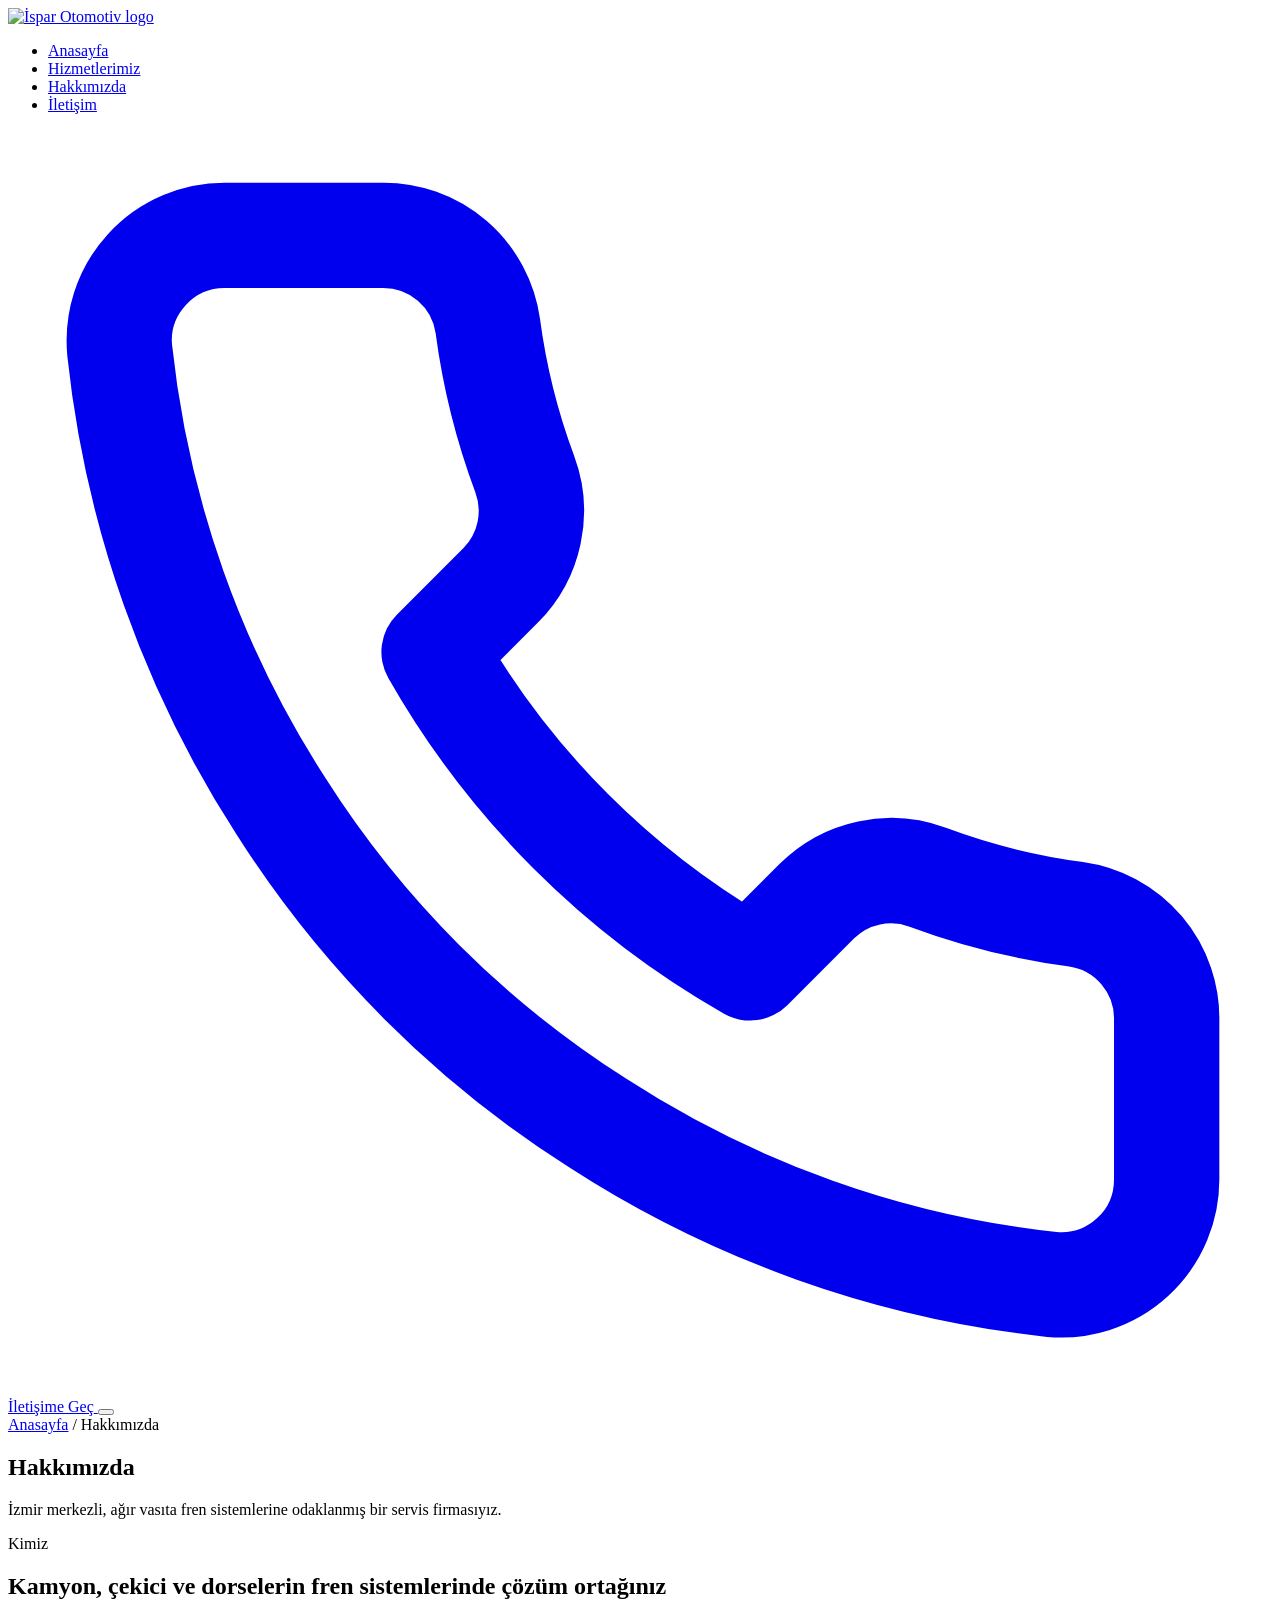
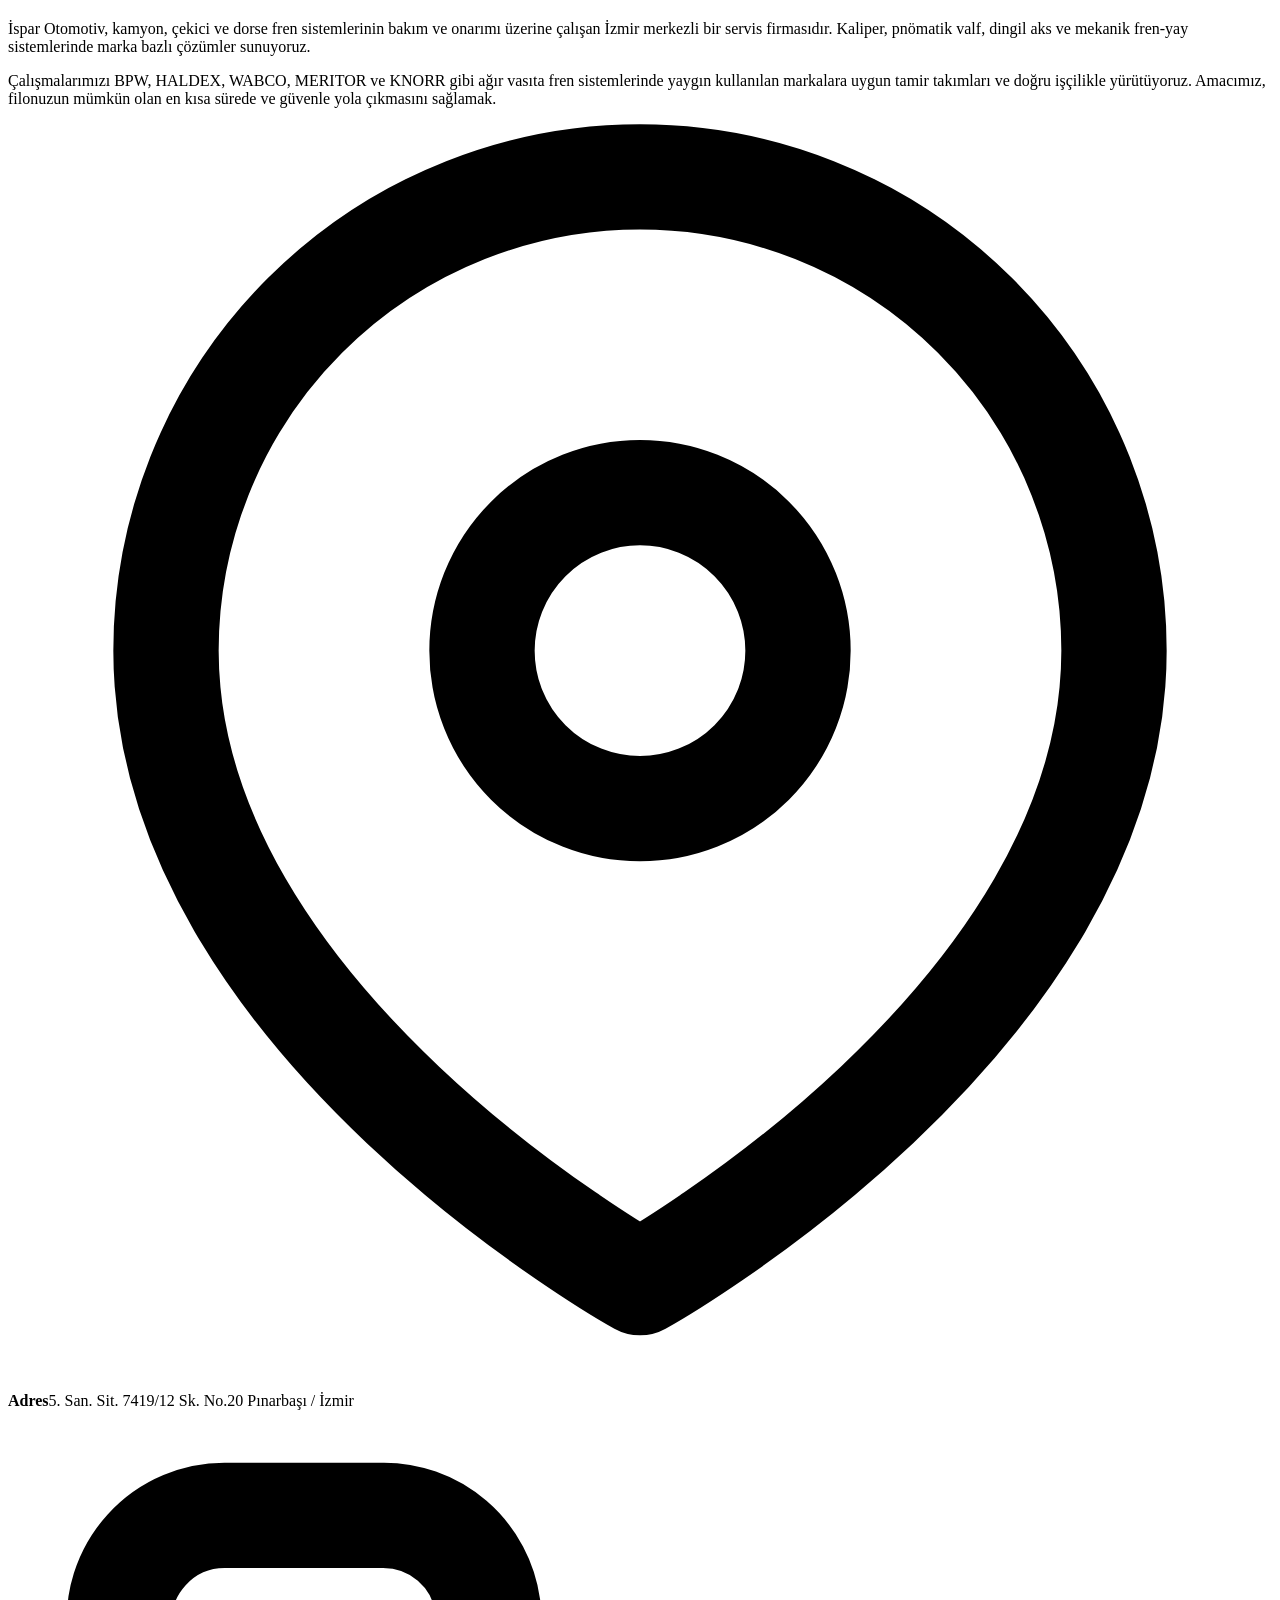
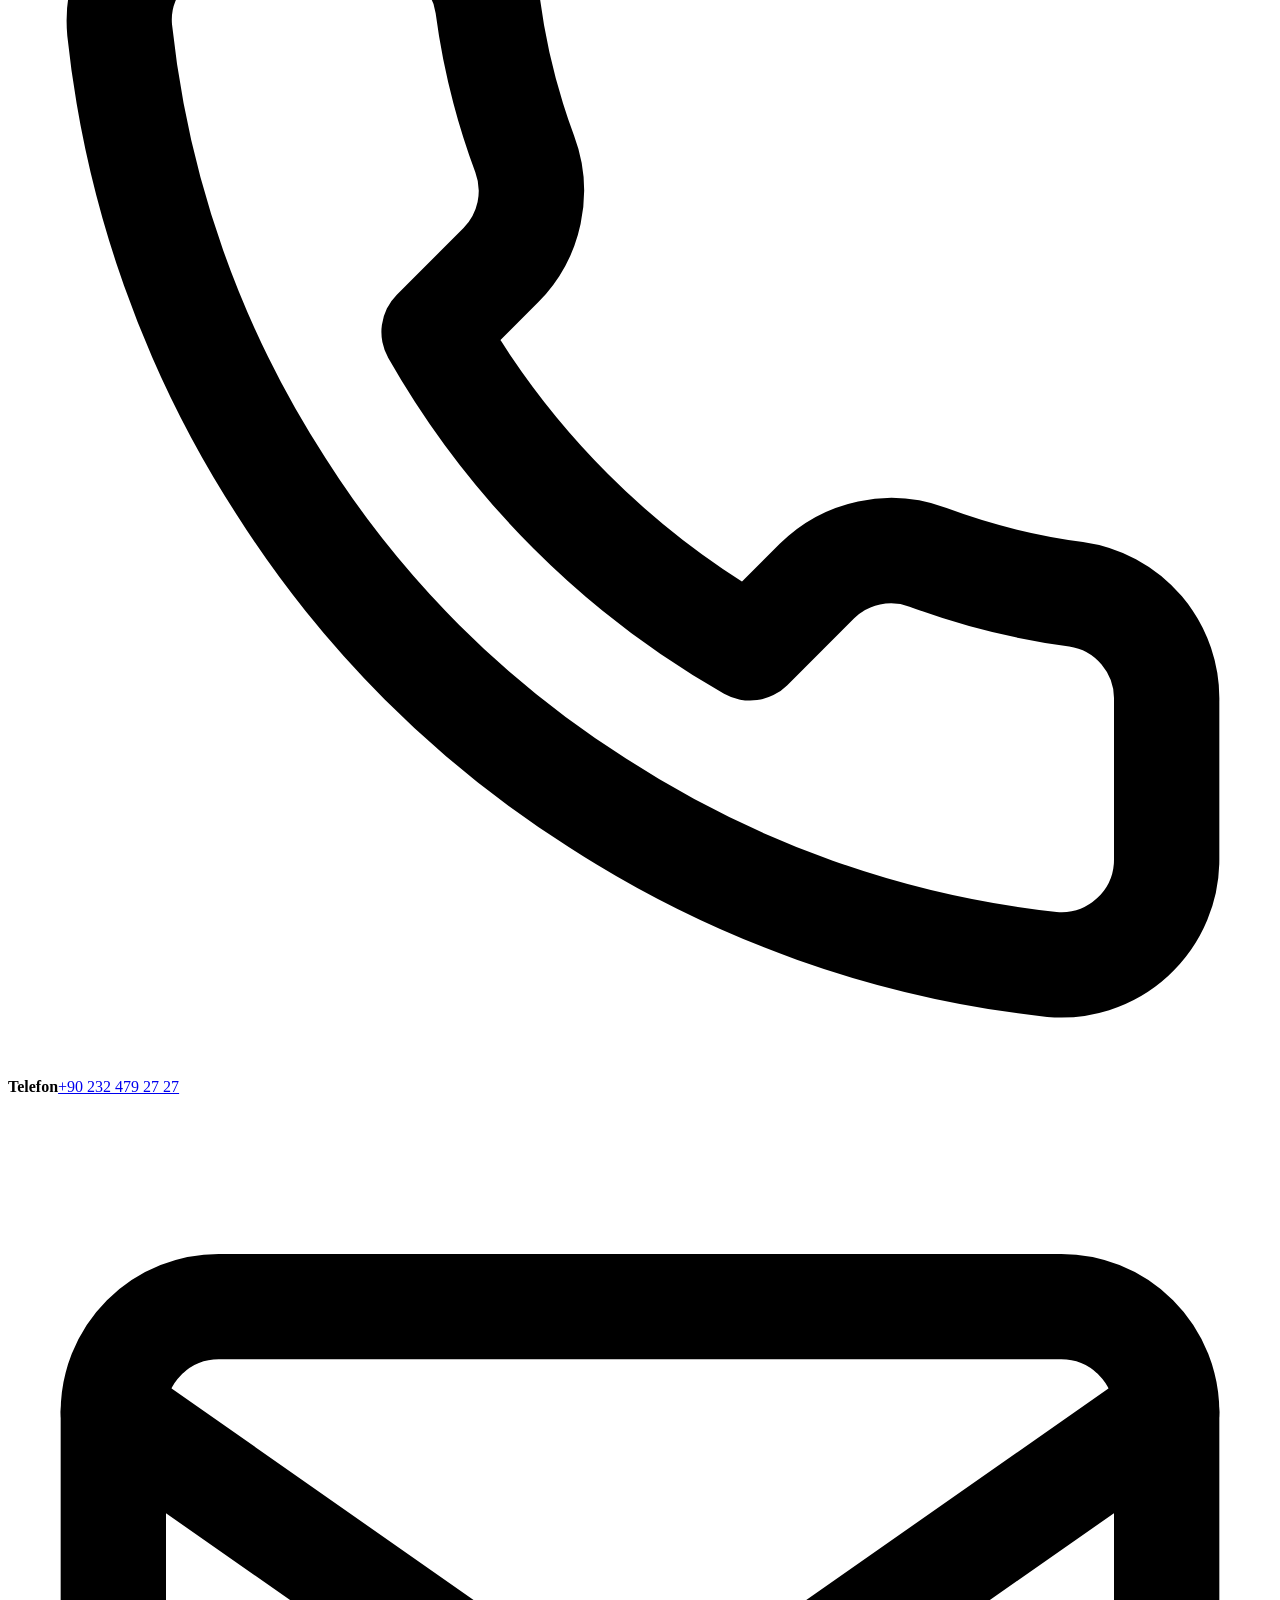
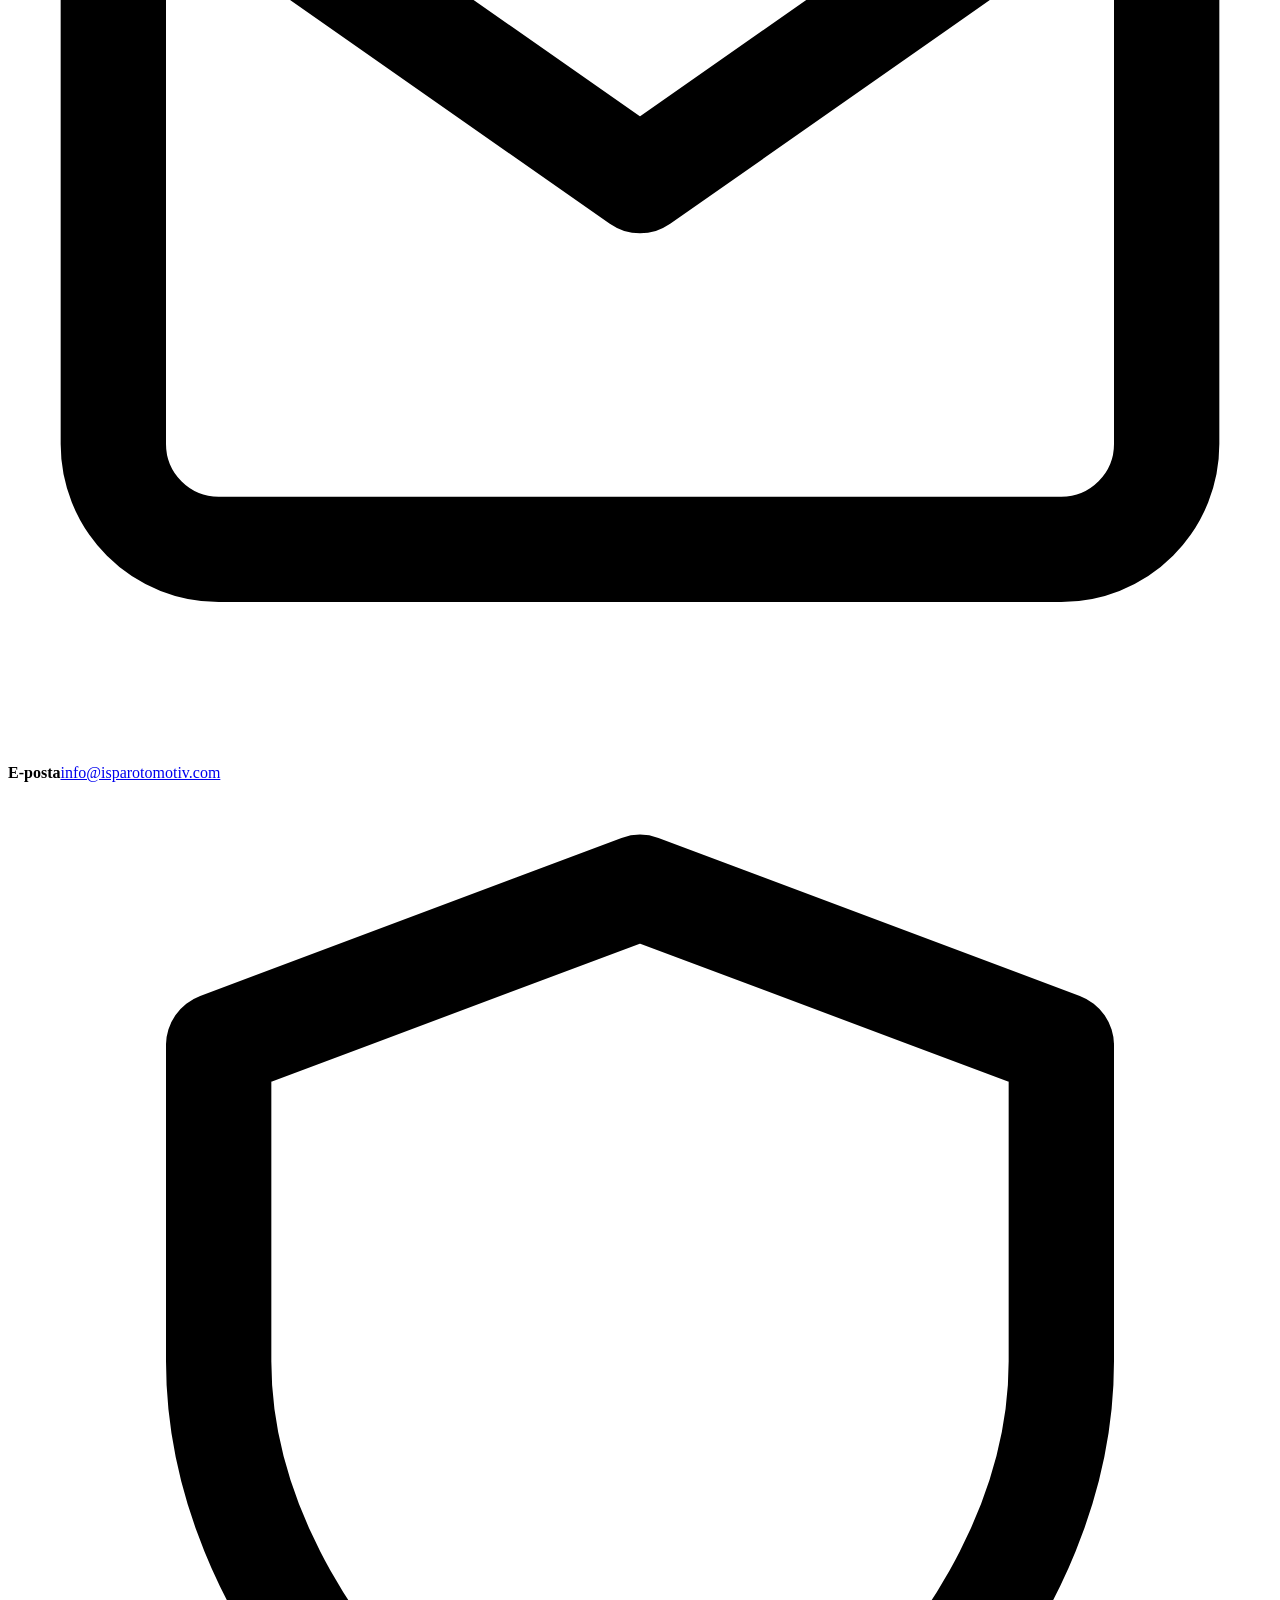
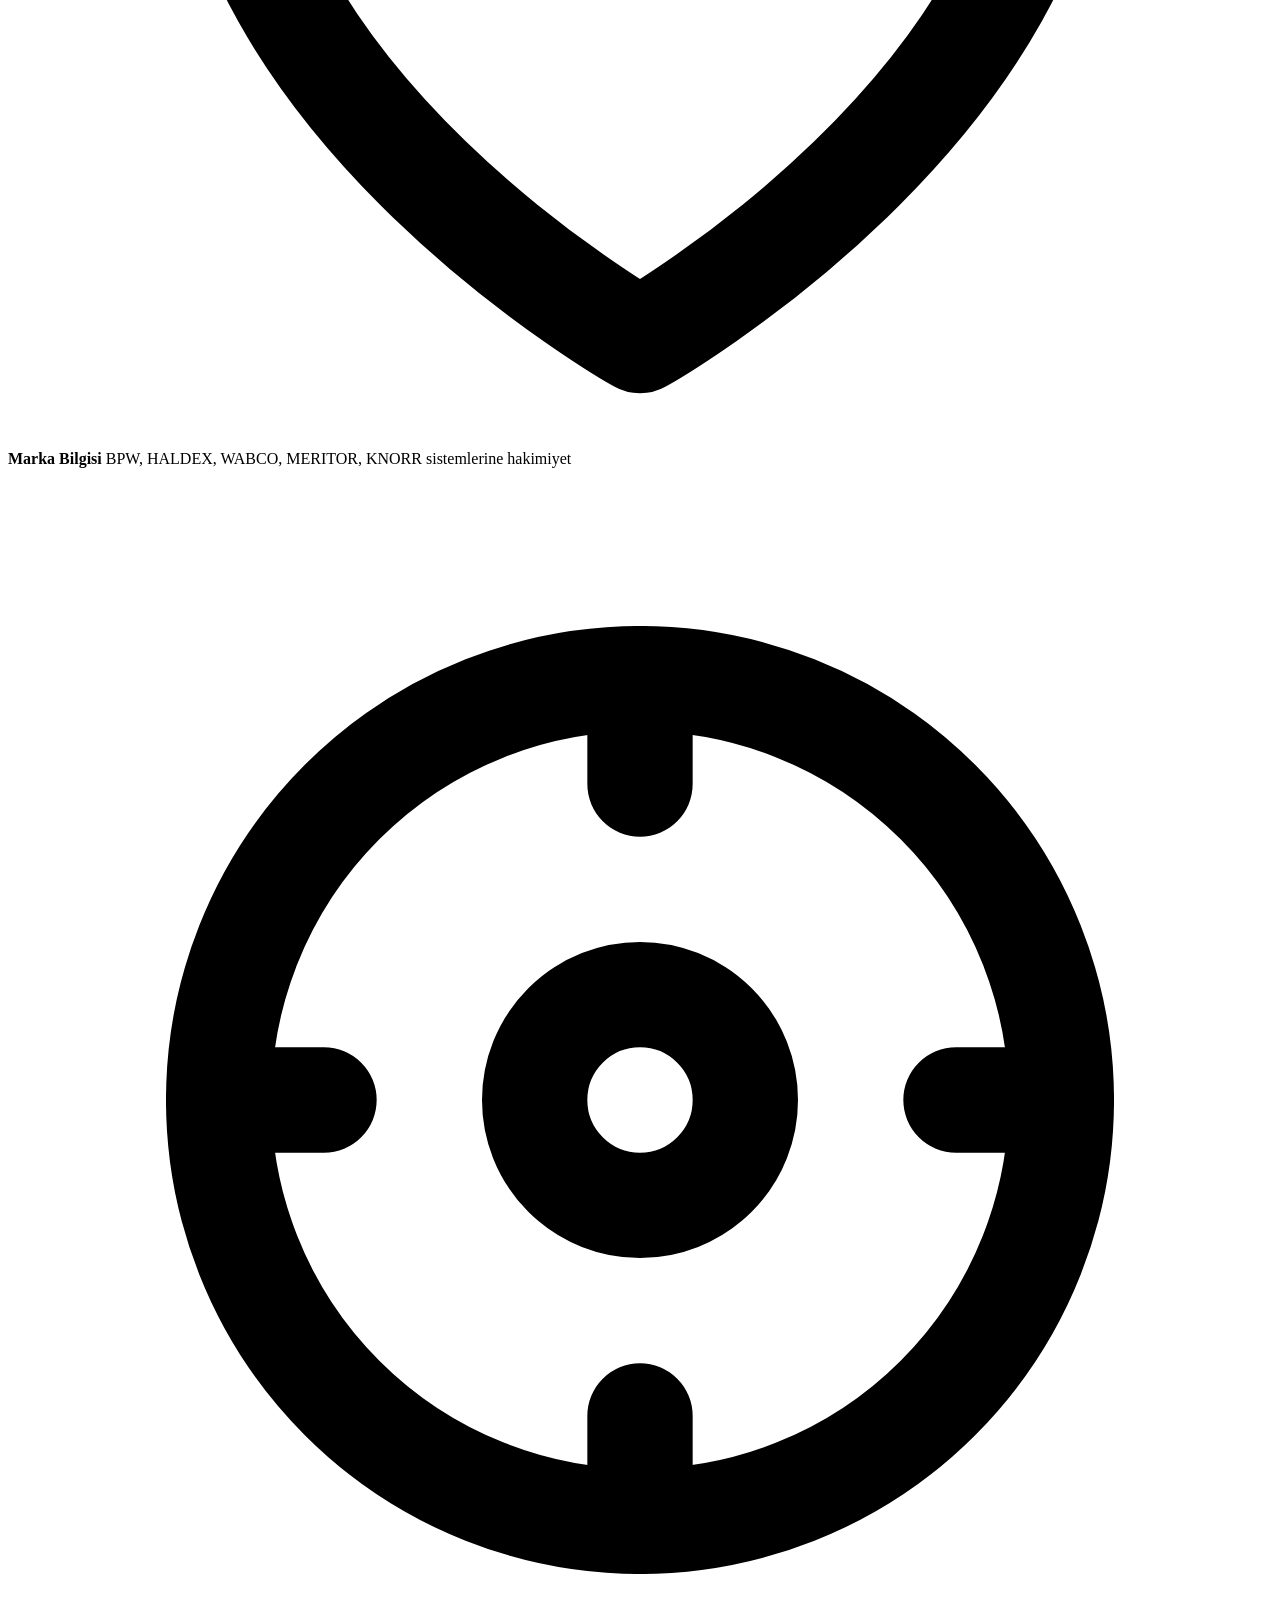
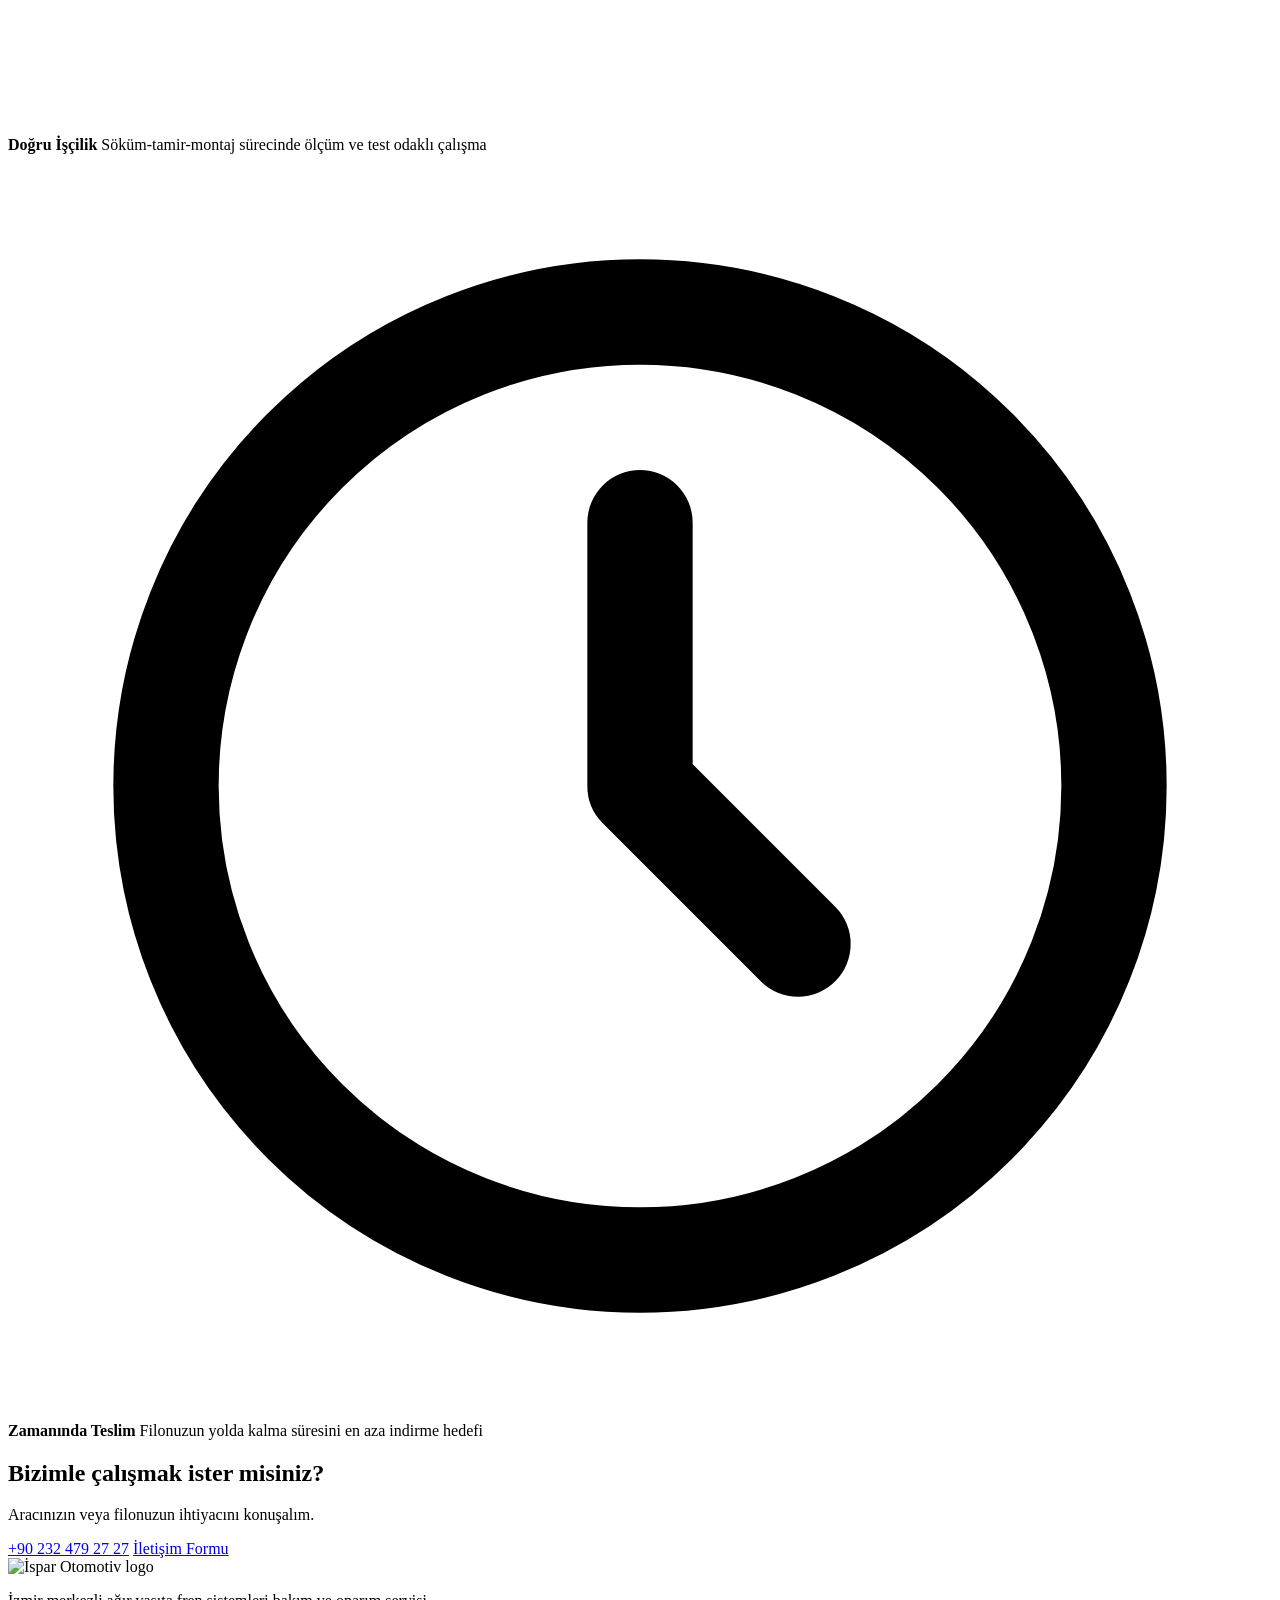
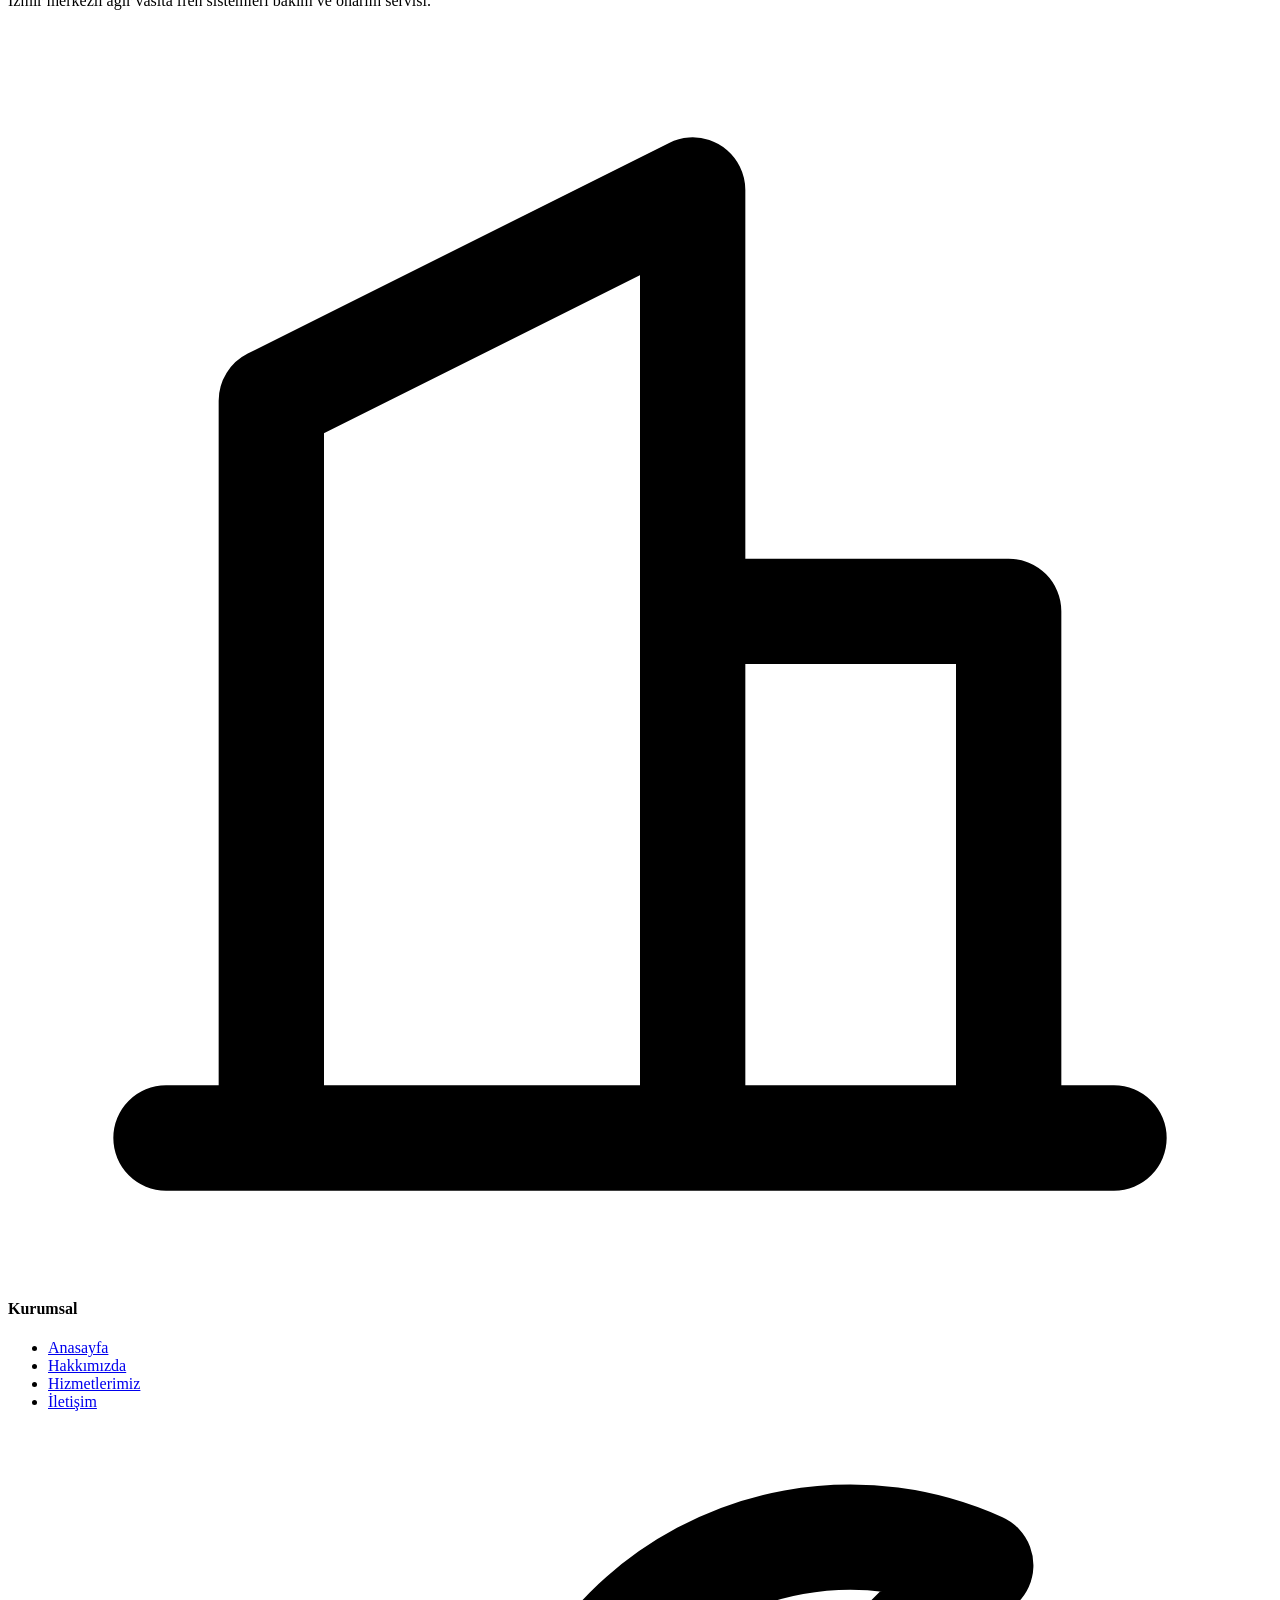
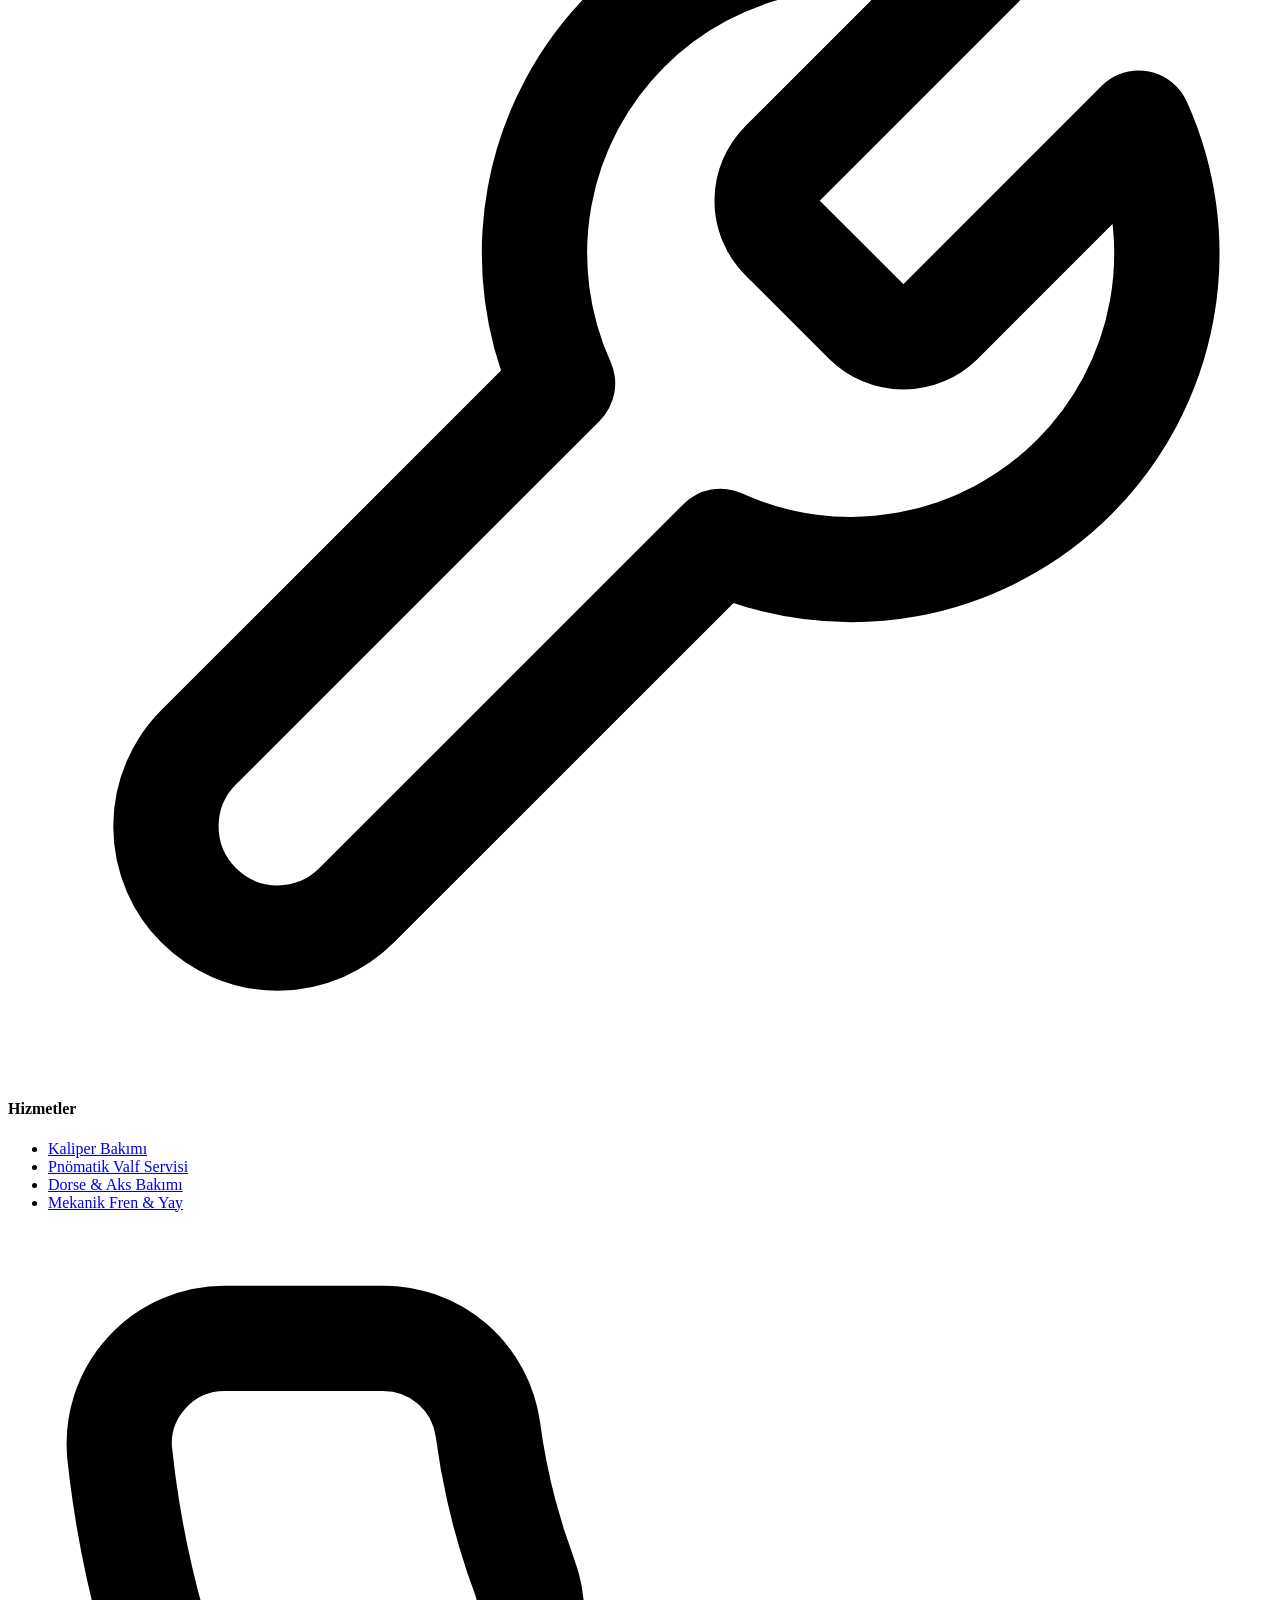
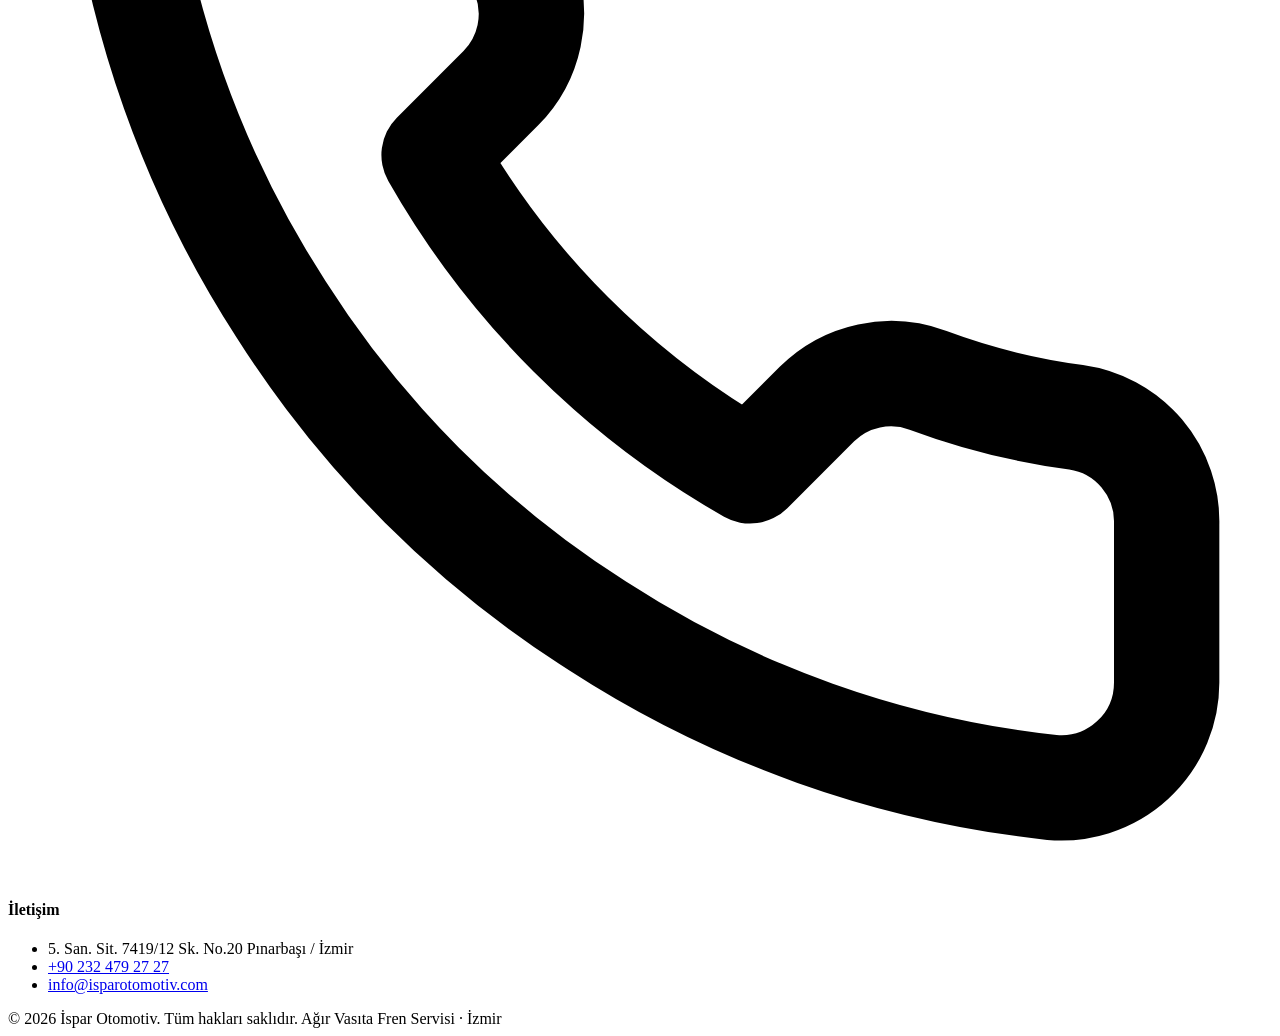
==== hakkimizda.html @ 24b8eb87 "Diger sayfalar, CSS, JS ve SEO dosyalarini ekle" ====
<!DOCTYPE html>
<html lang="tr">
<head>
<meta charset="UTF-8">
<meta name="viewport" content="width=device-width, initial-scale=1.0">
<title>Hakkımızda | İspar Otomotiv – Ağır Vasıta Fren Servisi</title>
<meta name="description" content="İspar Otomotiv, İzmir merkezli ağır vasıta fren sistemleri servisidir. BPW, HALDEX, WABCO, MERITOR, KNORR marka kaliper ve fren sistemlerinde bakım-onarım hizmeti verir.">
<link rel="canonical" href="https://www.isparotomotiv.com/hakkimizda.html">
<meta name="robots" content="index, follow">
<meta property="og:title" content="Hakkımızda | İspar Otomotiv">
<meta property="og:description" content="İzmir merkezli ağır vasıta fren sistemleri servisi.">
<meta property="og:url" content="https://www.isparotomotiv.com/hakkimizda.html">
<link rel="icon" href="assets/favicon.svg" type="image/svg+xml">
<link rel="apple-touch-icon" href="assets/logo.png">
<meta property="og:image" content="assets/og-image.png">
<link rel="stylesheet" href="assets/style.css">
<link rel="preconnect" href="https://fonts.googleapis.com">
<link rel="stylesheet" href="https://fonts.googleapis.com/css2?family=Inter:wght@500;600;700;800;900&display=swap">
</head>
<body>

<header class="site-header">
  <div class="container">
    <a href="index.html" class="brand" aria-label="İspar Otomotiv anasayfa">
      <img src="assets/logo.png" alt="İspar Otomotiv logo" class="brand-logo">
    </a>

    <nav class="main-nav" id="main-nav">
      <ul>
        <li><a href="index.html">Anasayfa</a></li>
        <li><a href="hizmetler.html">Hizmetlerimiz</a></li>
        <li><a href="hakkimizda.html" aria-current="page">Hakkımızda</a></li>
        <li><a href="iletisim.html">İletişim</a></li>
      </ul>
    </nav>

    <div class="header-right">
      <a href="tel:+902324792727" class="header-contact-btn" aria-label="Bizi hemen arayın">
        <svg viewBox="0 0 24 24" fill="none" stroke="currentColor" stroke-width="2" stroke-linecap="round" stroke-linejoin="round"><path d="M22 16.92v3a2 2 0 0 1-2.18 2 19.79 19.79 0 0 1-8.63-3.07 19.5 19.5 0 0 1-6-6 19.79 19.79 0 0 1-3.07-8.67A2 2 0 0 1 4.11 2h3a2 2 0 0 1 2 1.72c.127.96.362 1.903.7 2.81a2 2 0 0 1-.45 2.11L8.09 9.91a16 16 0 0 0 6 6l1.27-1.27a2 2 0 0 1 2.11-.45c.907.338 1.85.573 2.81.7A2 2 0 0 1 22 16.92z"/></svg>
        <span class="full">İletişime Geç</span>
      </a>
      <button class="nav-toggle" aria-label="Menüyü aç" aria-expanded="false" aria-controls="main-nav">
        <span></span><span></span><span></span>
      </button>
    </div>
  </div>
</header>

<main>
  <section class="page-hero">
    <div class="container">
      <div class="breadcrumb"><a href="index.html">Anasayfa</a> / Hakkımızda</div>
      <h1>Hakkımızda</h1>
      <p>İzmir merkezli, ağır vasıta fren sistemlerine odaklanmış bir servis firmasıyız.</p>
    </div>
  </section>

  <section class="section">
    <div class="container">
      <div class="grid grid--2" style="gap:56px; align-items:flex-start;">
        <div>
          <span class="eyebrow">Kimiz</span>
          <h2>Kamyon, çekici ve dorselerin fren sistemlerinde çözüm ortağınız</h2>
          <p>İspar Otomotiv, kamyon, çekici ve dorse fren sistemlerinin bakım ve onarımı üzerine çalışan İzmir merkezli bir servis firmasıdır. Kaliper, pnömatik valf, dingil aks ve mekanik fren-yay sistemlerinde marka bazlı çözümler sunuyoruz.</p>
          <p>Çalışmalarımızı BPW, HALDEX, WABCO, MERITOR ve KNORR gibi ağır vasıta fren sistemlerinde yaygın kullanılan markalara uygun tamir takımları ve doğru işçilikle yürütüyoruz. Amacımız, filonuzun mümkün olan en kısa sürede ve güvenle yola çıkmasını sağlamak.</p>
        </div>
        <div class="contact-info-card">
          <div class="contact-line">
            <div class="icon-tile"><svg viewBox="0 0 24 24" fill="none" stroke="currentColor" stroke-width="2" stroke-linecap="round" stroke-linejoin="round"><path d="M21 10c0 7-9 12-9 12S3 17 3 10a9 9 0 0 1 18 0z"/><circle cx="12" cy="10" r="3"/></svg></div>
            <div><b>Adres</b><span class="value">5. San. Sit. 7419/12 Sk. No.20 Pınarbaşı / İzmir</span></div>
          </div>
          <div class="contact-line">
            <div class="icon-tile"><svg viewBox="0 0 24 24" fill="none" stroke="currentColor" stroke-width="2" stroke-linecap="round" stroke-linejoin="round"><path d="M22 16.92v3a2 2 0 0 1-2.18 2 19.79 19.79 0 0 1-8.63-3.07 19.5 19.5 0 0 1-6-6 19.79 19.79 0 0 1-3.07-8.67A2 2 0 0 1 4.11 2h3a2 2 0 0 1 2 1.72c.127.96.362 1.903.7 2.81a2 2 0 0 1-.45 2.11L8.09 9.91a16 16 0 0 0 6 6l1.27-1.27a2 2 0 0 1 2.11-.45c.907.338 1.85.573 2.81.7A2 2 0 0 1 22 16.92z"/></svg></div>
            <div><b>Telefon</b><a href="tel:+902324792727">+90 232 479 27 27</a></div>
          </div>
          <div class="contact-line">
            <div class="icon-tile"><svg viewBox="0 0 24 24" fill="none" stroke="currentColor" stroke-width="2" stroke-linecap="round" stroke-linejoin="round"><path d="M22 6l-10 7L2 6"/><rect x="2" y="4" width="20" height="16" rx="2"/></svg></div>
            <div><b>E-posta</b><a href="mailto:info@isparotomotiv.com">info@isparotomotiv.com</a></div>
          </div>
        </div>
      </div>

      <div class="about-values">
        <div class="value-card">
          <div class="icon-tile"><svg viewBox="0 0 24 24" fill="none" stroke="currentColor" stroke-width="2" stroke-linecap="round" stroke-linejoin="round"><path d="M12 22s8-4.5 8-11V5l-8-3-8 3v6c0 6.5 8 11 8 11z"/></svg></div>
          <b>Marka Bilgisi</b>
          <span>BPW, HALDEX, WABCO, MERITOR, KNORR sistemlerine hakimiyet</span>
        </div>
        <div class="value-card">
          <div class="icon-tile"><svg viewBox="0 0 24 24" fill="none" stroke="currentColor" stroke-width="2" stroke-linecap="round" stroke-linejoin="round"><circle cx="12" cy="12" r="8"/><circle cx="12" cy="12" r="2"/><path d="M12 4v2M12 18v2M4 12h2M18 12h2"/></svg></div>
          <b>Doğru İşçilik</b>
          <span>Söküm-tamir-montaj sürecinde ölçüm ve test odaklı çalışma</span>
        </div>
        <div class="value-card">
          <div class="icon-tile"><svg viewBox="0 0 24 24" fill="none" stroke="currentColor" stroke-width="2" stroke-linecap="round" stroke-linejoin="round"><circle cx="12" cy="12" r="9"/><path d="M12 7v5l3 3"/></svg></div>
          <b>Zamanında Teslim</b>
          <span>Filonuzun yolda kalma süresini en aza indirme hedefi</span>
        </div>
      </div>
    </div>
  </section>

  <section class="section section--gray">
    <div class="container">
      <div class="cta-band">
        <div>
          <h2>Bizimle çalışmak ister misiniz?</h2>
          <p>Aracınızın veya filonuzun ihtiyacını konuşalım.</p>
        </div>
        <div class="hero-cta" style="margin-top:0;">
          <a href="tel:+902324792727" class="btn btn--primary">+90 232 479 27 27</a>
          <a href="iletisim.html" class="btn btn--outline">İletişim Formu</a>
        </div>
      </div>
    </div>
  </section>
</main>

<footer class="site-footer">
  <div class="container">
    <div class="footer-grid">
      <div class="footer-brand">
        <img src="assets/logo-white.png" alt="İspar Otomotiv logo" class="brand-logo">
        <p>İzmir merkezli ağır vasıta fren sistemleri bakım ve onarım servisi.</p>
      </div>
      <div>
        <h4><svg viewBox="0 0 24 24" fill="none" stroke="currentColor" stroke-width="2" stroke-linecap="round" stroke-linejoin="round"><path d="M3 21h18M5 21V7l8-4v18M13 21V11h6v10"/></svg>Kurumsal</h4>
        <ul>
          <li><a href="index.html">Anasayfa</a></li>
          <li><a href="hakkimizda.html">Hakkımızda</a></li>
          <li><a href="hizmetler.html">Hizmetlerimiz</a></li>
          <li><a href="iletisim.html">İletişim</a></li>
        </ul>
      </div>
      <div>
        <h4><svg viewBox="0 0 24 24" fill="none" stroke="currentColor" stroke-width="2" stroke-linecap="round" stroke-linejoin="round"><path d="M14.7 6.3a1 1 0 0 0 0 1.4l1.6 1.6a1 1 0 0 0 1.4 0l3.77-3.77a6 6 0 0 1-7.94 7.94l-6.91 6.91a2.12 2.12 0 0 1-3-3l6.91-6.91a6 6 0 0 1 7.94-7.94z"/></svg>Hizmetler</h4>
        <ul>
          <li><a href="hizmetler.html#kaliper">Kaliper Bakımı</a></li>
          <li><a href="hizmetler.html#valf">Pnömatik Valf Servisi</a></li>
          <li><a href="hizmetler.html#dorse">Dorse &amp; Aks Bakımı</a></li>
          <li><a href="hizmetler.html#mekanik">Mekanik Fren &amp; Yay</a></li>
        </ul>
      </div>
      <div>
        <h4><svg viewBox="0 0 24 24" fill="none" stroke="currentColor" stroke-width="2" stroke-linecap="round" stroke-linejoin="round"><path d="M22 16.92v3a2 2 0 0 1-2.18 2 19.79 19.79 0 0 1-8.63-3.07 19.5 19.5 0 0 1-6-6 19.79 19.79 0 0 1-3.07-8.67A2 2 0 0 1 4.11 2h3a2 2 0 0 1 2 1.72c.127.96.362 1.903.7 2.81a2 2 0 0 1-.45 2.11L8.09 9.91a16 16 0 0 0 6 6l1.27-1.27a2 2 0 0 1 2.11-.45c.907.338 1.85.573 2.81.7A2 2 0 0 1 22 16.92z"/></svg>İletişim</h4>
        <ul>
          <li>5. San. Sit. 7419/12 Sk. No.20 Pınarbaşı / İzmir</li>
          <li><a href="tel:+902324792727">+90 232 479 27 27</a></li>
          <li><a href="mailto:info@isparotomotiv.com">info@isparotomotiv.com</a></li>
        </ul>
      </div>
    </div>
    <div class="footer-bottom">
      <span>© <span id="year"></span> İspar Otomotiv. Tüm hakları saklıdır.</span>
      <span>Ağır Vasıta Fren Servisi · İzmir</span>
    </div>
  </div>
</footer>

<script>document.getElementById("year").textContent = new Date().getFullYear();</script>
<script src="assets/main.js"></script>
</body>
</html>
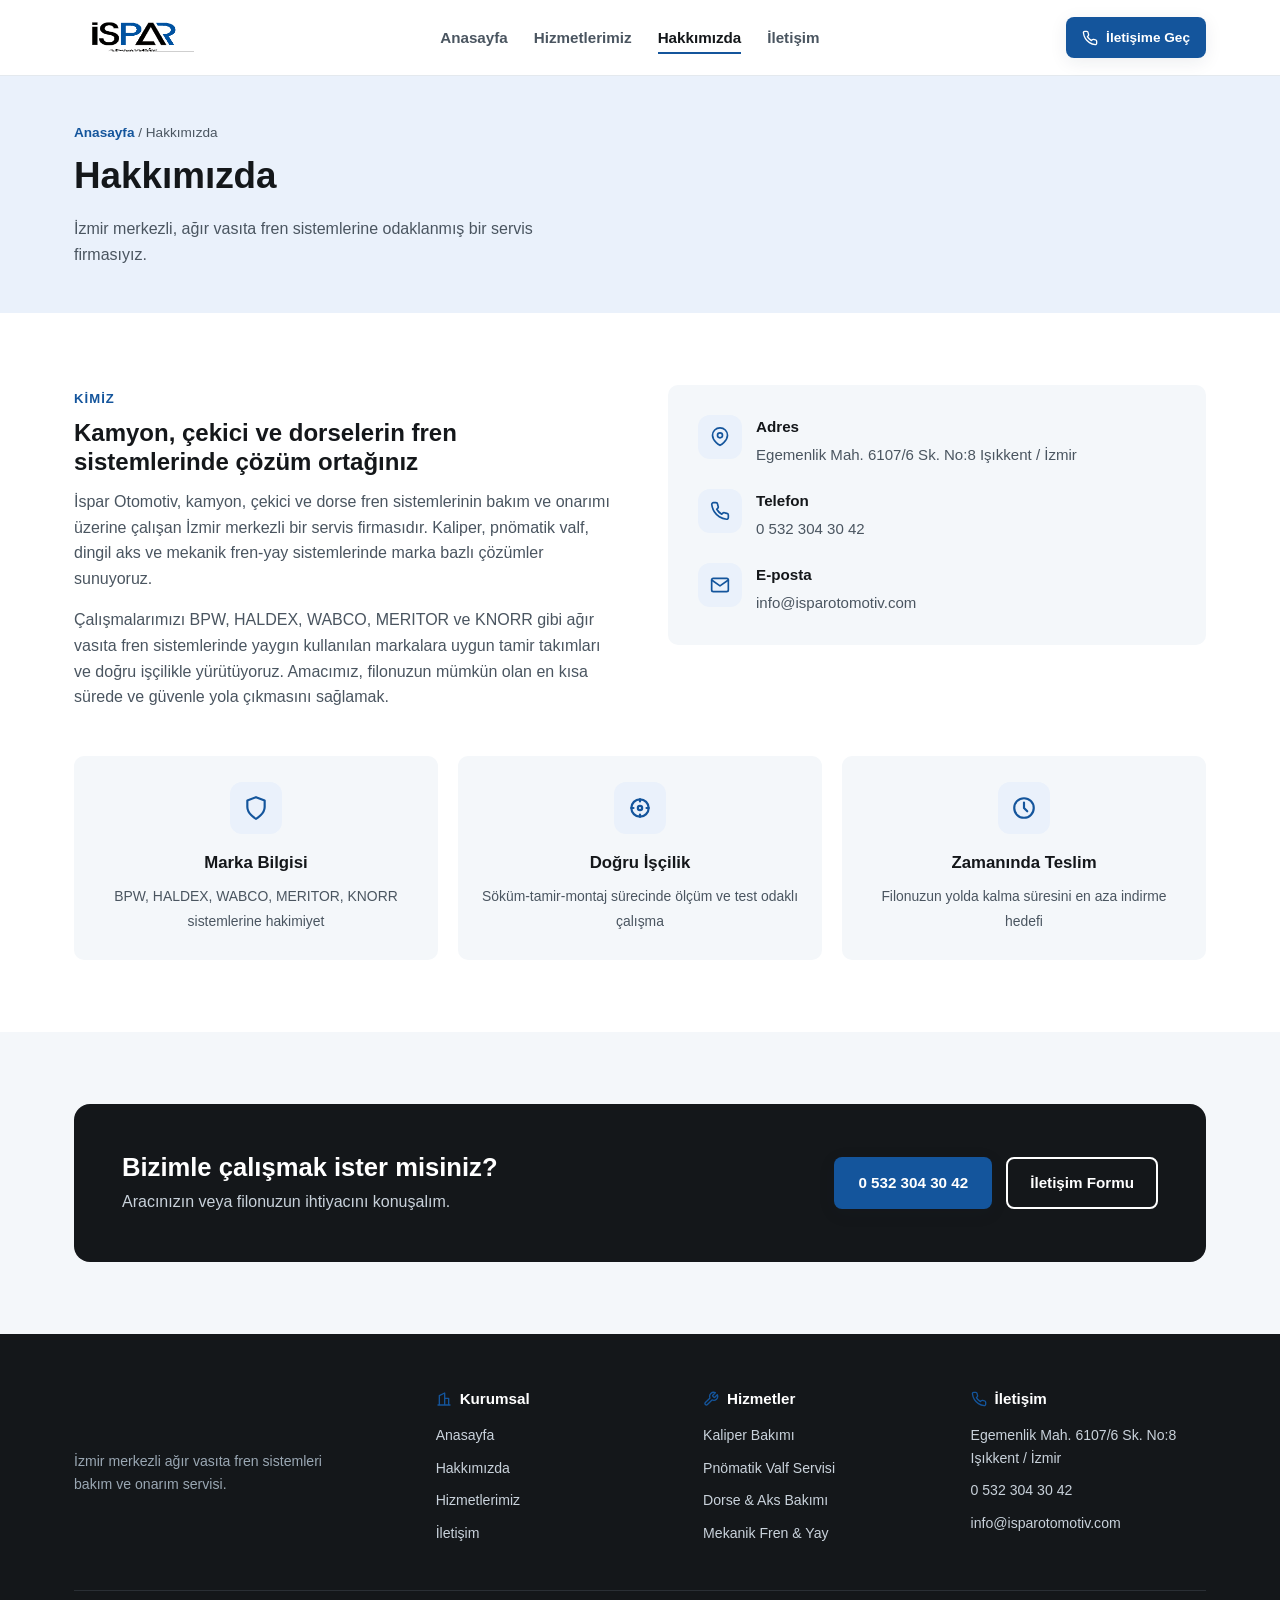
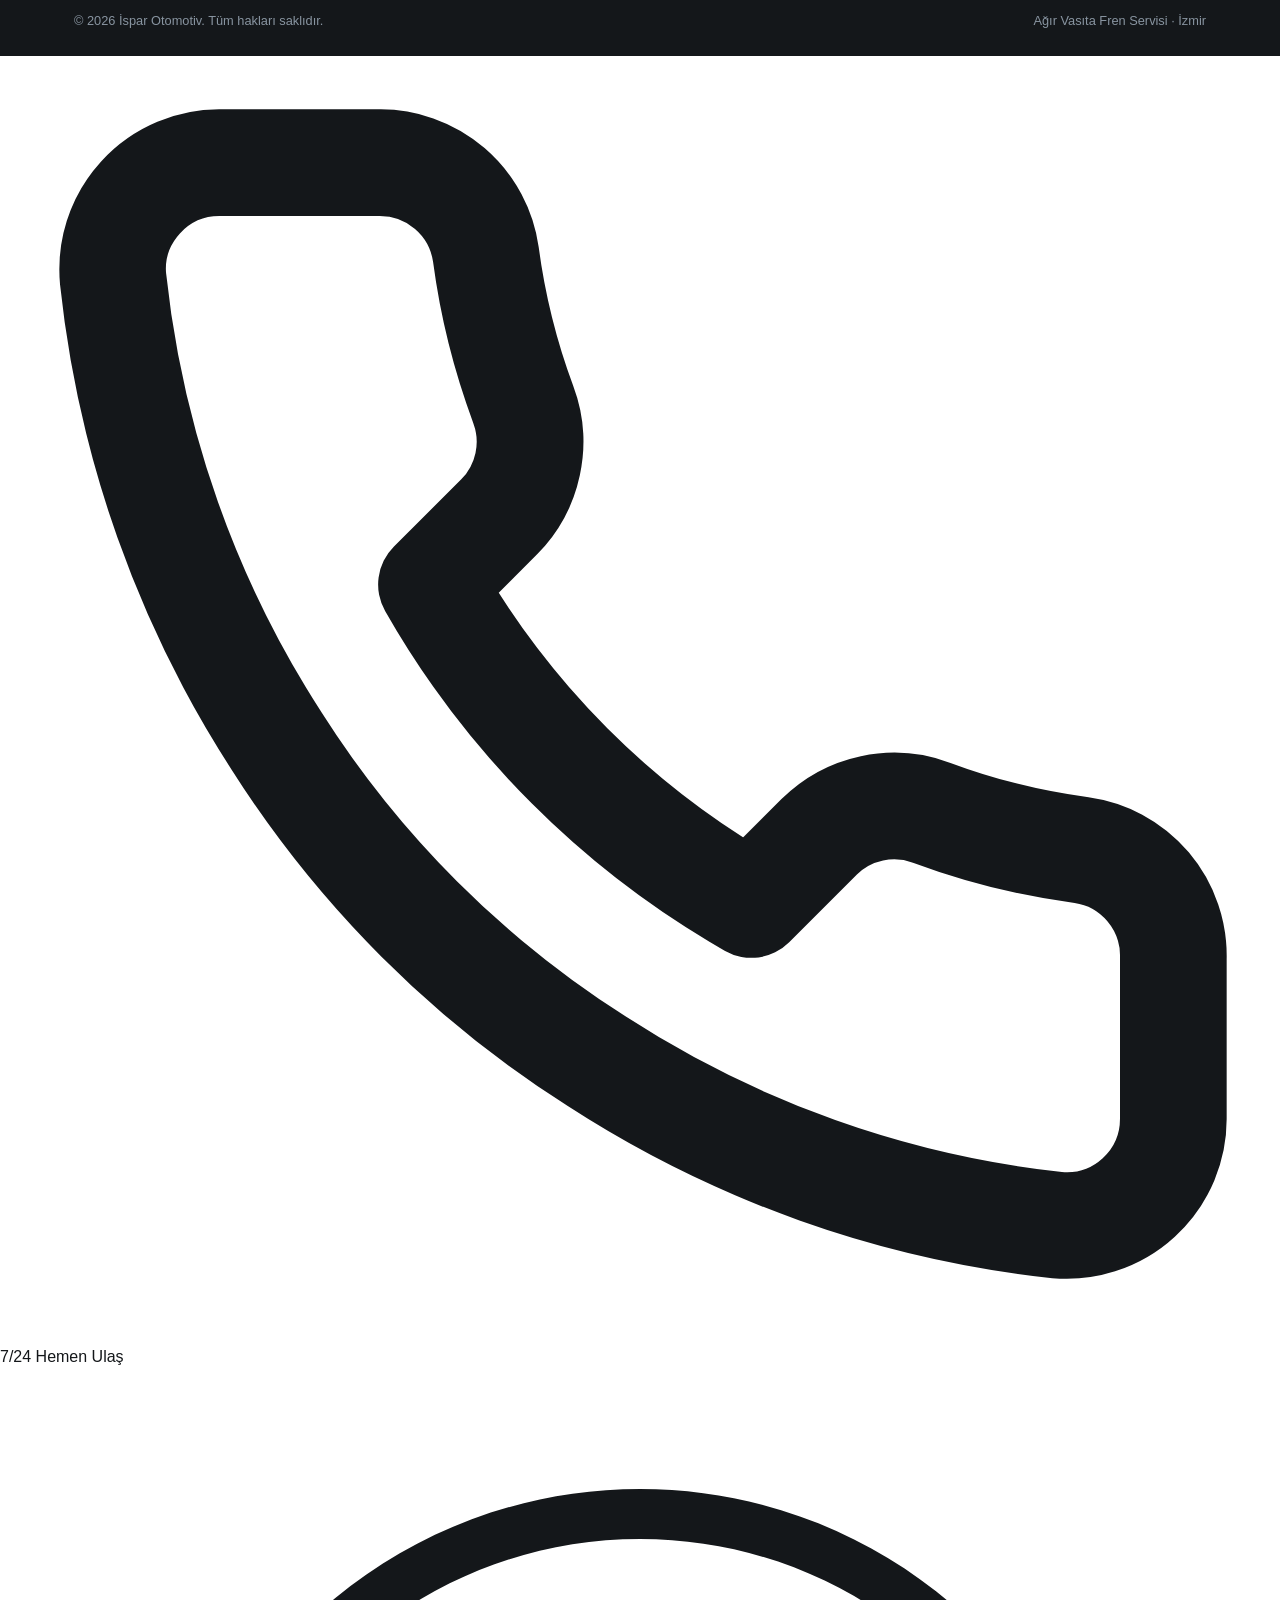
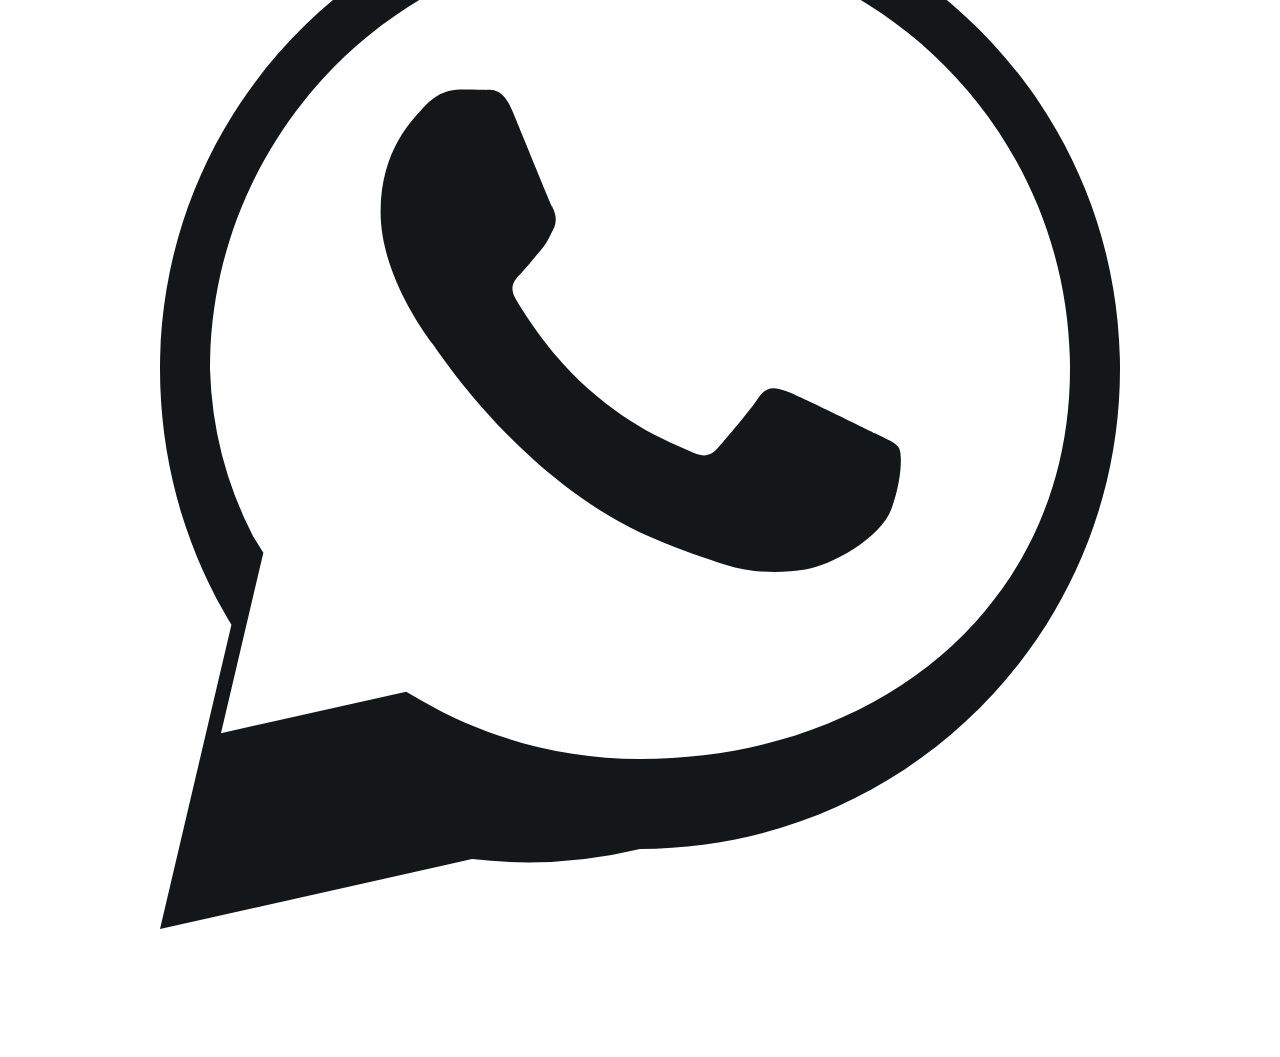
==== commit 39685d59: "Adres, telefon, sabit iletisim butonlari guncellendi (hakkimizda)" ====
--- a/hakkimizda.html
+++ b/hakkimizda.html
@@ -35,7 +35,7 @@
     </nav>
 
     <div class="header-right">
-      <a href="tel:+902324792727" class="header-contact-btn" aria-label="Bizi hemen arayın">
+      <a href="tel:+905323043042" class="header-contact-btn" aria-label="Bizi hemen arayın">
         <svg viewBox="0 0 24 24" fill="none" stroke="currentColor" stroke-width="2" stroke-linecap="round" stroke-linejoin="round"><path d="M22 16.92v3a2 2 0 0 1-2.18 2 19.79 19.79 0 0 1-8.63-3.07 19.5 19.5 0 0 1-6-6 19.79 19.79 0 0 1-3.07-8.67A2 2 0 0 1 4.11 2h3a2 2 0 0 1 2 1.72c.127.96.362 1.903.7 2.81a2 2 0 0 1-.45 2.11L8.09 9.91a16 16 0 0 0 6 6l1.27-1.27a2 2 0 0 1 2.11-.45c.907.338 1.85.573 2.81.7A2 2 0 0 1 22 16.92z"/></svg>
         <span class="full">İletişime Geç</span>
       </a>
@@ -67,11 +67,11 @@
         <div class="contact-info-card">
           <div class="contact-line">
             <div class="icon-tile"><svg viewBox="0 0 24 24" fill="none" stroke="currentColor" stroke-width="2" stroke-linecap="round" stroke-linejoin="round"><path d="M21 10c0 7-9 12-9 12S3 17 3 10a9 9 0 0 1 18 0z"/><circle cx="12" cy="10" r="3"/></svg></div>
-            <div><b>Adres</b><span class="value">5. San. Sit. 7419/12 Sk. No.20 Pınarbaşı / İzmir</span></div>
+            <div><b>Adres</b><span class="value">Egemenlik Mah. 6107/6 Sk. No:8 Işıkkent / İzmir</span></div>
           </div>
           <div class="contact-line">
             <div class="icon-tile"><svg viewBox="0 0 24 24" fill="none" stroke="currentColor" stroke-width="2" stroke-linecap="round" stroke-linejoin="round"><path d="M22 16.92v3a2 2 0 0 1-2.18 2 19.79 19.79 0 0 1-8.63-3.07 19.5 19.5 0 0 1-6-6 19.79 19.79 0 0 1-3.07-8.67A2 2 0 0 1 4.11 2h3a2 2 0 0 1 2 1.72c.127.96.362 1.903.7 2.81a2 2 0 0 1-.45 2.11L8.09 9.91a16 16 0 0 0 6 6l1.27-1.27a2 2 0 0 1 2.11-.45c.907.338 1.85.573 2.81.7A2 2 0 0 1 22 16.92z"/></svg></div>
-            <div><b>Telefon</b><a href="tel:+902324792727">+90 232 479 27 27</a></div>
+            <div><b>Telefon</b><a href="tel:+905323043042">0 532 304 30 42</a></div>
           </div>
           <div class="contact-line">
             <div class="icon-tile"><svg viewBox="0 0 24 24" fill="none" stroke="currentColor" stroke-width="2" stroke-linecap="round" stroke-linejoin="round"><path d="M22 6l-10 7L2 6"/><rect x="2" y="4" width="20" height="16" rx="2"/></svg></div>
@@ -108,7 +108,7 @@
           <p>Aracınızın veya filonuzun ihtiyacını konuşalım.</p>
         </div>
         <div class="hero-cta" style="margin-top:0;">
-          <a href="tel:+902324792727" class="btn btn--primary">+90 232 479 27 27</a>
+          <a href="tel:+905323043042" class="btn btn--primary">0 532 304 30 42</a>
           <a href="iletisim.html" class="btn btn--outline">İletişim Formu</a>
         </div>
       </div>
@@ -144,8 +144,8 @@
       <div>
         <h4><svg viewBox="0 0 24 24" fill="none" stroke="currentColor" stroke-width="2" stroke-linecap="round" stroke-linejoin="round"><path d="M22 16.92v3a2 2 0 0 1-2.18 2 19.79 19.79 0 0 1-8.63-3.07 19.5 19.5 0 0 1-6-6 19.79 19.79 0 0 1-3.07-8.67A2 2 0 0 1 4.11 2h3a2 2 0 0 1 2 1.72c.127.96.362 1.903.7 2.81a2 2 0 0 1-.45 2.11L8.09 9.91a16 16 0 0 0 6 6l1.27-1.27a2 2 0 0 1 2.11-.45c.907.338 1.85.573 2.81.7A2 2 0 0 1 22 16.92z"/></svg>İletişim</h4>
         <ul>
-          <li>5. San. Sit. 7419/12 Sk. No.20 Pınarbaşı / İzmir</li>
-          <li><a href="tel:+902324792727">+90 232 479 27 27</a></li>
+          <li>Egemenlik Mah. 6107/6 Sk. No:8 Işıkkent / İzmir</li>
+          <li><a href="tel:+905323043042">0 532 304 30 42</a></li>
           <li><a href="mailto:info@isparotomotiv.com">info@isparotomotiv.com</a></li>
         </ul>
       </div>
@@ -157,6 +157,17 @@
   </div>
 </footer>
 
+<!-- Sabit iletişim butonları: WhatsApp + 7/24 Hemen Ulaş -->
+<div class="floating-actions">
+  <a href="tel:+905323043042" class="fab fab--call" aria-label="7/24 hemen arayın">
+    <svg viewBox="0 0 24 24" fill="none" stroke="currentColor" stroke-width="2" stroke-linecap="round" stroke-linejoin="round"><path d="M22 16.92v3a2 2 0 0 1-2.18 2 19.79 19.79 0 0 1-8.63-3.07 19.5 19.5 0 0 1-6-6 19.79 19.79 0 0 1-3.07-8.67A2 2 0 0 1 4.11 2h3a2 2 0 0 1 2 1.72c.127.96.362 1.903.7 2.81a2 2 0 0 1-.45 2.11L8.09 9.91a16 16 0 0 0 6 6l1.27-1.27a2 2 0 0 1 2.11-.45c.907.338 1.85.573 2.81.7A2 2 0 0 1 22 16.92z"/></svg>
+    <span class="fab-label">7/24 Hemen Ulaş</span>
+  </a>
+  <a href="https://wa.me/905323043042?text=Merhaba%2C%20servis%20hakk%C4%B1nda%20bilgi%20almak%20istiyorum." class="fab fab--whatsapp" target="_blank" rel="noopener" aria-label="WhatsApp ile yazın">
+    <svg viewBox="0 0 32 32" fill="currentColor" aria-hidden="true"><path d="M16.001 3C9.373 3 4 8.373 4 15c0 2.34.653 4.527 1.786 6.393L4 29l7.8-1.748A11.93 11.93 0 0 0 16.001 27C22.628 27 28 21.627 28 15S22.628 3 16.001 3zm0 21.75c-1.98 0-3.85-.53-5.457-1.457l-.39-.226-4.63 1.037 1.06-4.51-.254-.406A9.71 9.71 0 0 1 5.25 15c0-5.928 4.822-10.75 10.751-10.75S26.75 9.072 26.75 15 21.929 24.75 16.001 24.75zm5.86-8.146c-.32-.16-1.89-.933-2.183-1.04-.293-.107-.507-.16-.72.16-.213.32-.827 1.04-1.014 1.253-.187.213-.373.24-.693.08-.32-.16-1.352-.498-2.575-1.588-.952-.849-1.595-1.898-1.782-2.218-.187-.32-.02-.493.14-.653.144-.143.32-.373.48-.56.16-.187.213-.32.32-.533.107-.213.053-.4-.027-.56-.08-.16-.72-1.733-.986-2.373-.26-.626-.524-.541-.72-.551-.187-.009-.4-.011-.613-.011s-.56.08-.853.4c-.293.32-1.12 1.093-1.12 2.666s1.147 3.093 1.307 3.306c.16.213 2.257 3.445 5.468 4.831.764.33 1.36.527 1.825.674.767.244 1.465.21 2.017.127.615-.092 1.89-.773 2.156-1.519.267-.746.267-1.386.187-1.52-.08-.133-.293-.213-.613-.373z"/></svg>
+  </a>
+</div>
+
 <script>document.getElementById("year").textContent = new Date().getFullYear();</script>
 <script src="assets/main.js"></script>
 </body>
--- a/assets/style.css
+++ b/assets/style.css
@@ -0,0 +1,634 @@
+/* ==========================================================================
+   İspar Otomotiv – Ağır Vasıta Fren Servisi
+   Tema: Aydınlık (beyaz zemin) — Mavi / Beyaz / Siyah kurumsal renk paleti
+   ========================================================================== */
+
+:root {
+  --blue: #14559c;
+  --blue-dark: #0c3c73;
+  --blue-light: #eaf1fb;
+  --black: #14171a;
+  --gray-700: #4a5560;
+  --gray-400: #8894a0;
+  --gray-200: #e4e9ee;
+  --gray-100: #f4f7fa;
+  --white: #ffffff;
+  --radius: 10px;
+  --shadow: 0 4px 18px rgba(20, 40, 70, 0.08);
+  --shadow-lg: 0 12px 32px rgba(20, 40, 70, 0.14);
+  --max-width: 1180px;
+  --header-h: 76px;
+}
+
+* { box-sizing: border-box; }
+html { scroll-behavior: smooth; scroll-padding-top: calc(var(--header-h) + 12px); }
+
+body {
+  margin: 0;
+  font-family: "Inter", -apple-system, BlinkMacSystemFont, "Segoe UI", Roboto, Arial, sans-serif;
+  color: var(--black);
+  background: var(--white);
+  line-height: 1.6;
+  -webkit-font-smoothing: antialiased;
+}
+
+img { max-width: 100%; display: block; }
+a { color: inherit; text-decoration: none; }
+ul { list-style: none; margin: 0; padding: 0; }
+h1, h2, h3, h4 { line-height: 1.2; margin: 0 0 .5em; font-weight: 800; }
+p { margin: 0 0 1em; color: var(--gray-700); }
+
+.container {
+  width: 100%;
+  max-width: var(--max-width);
+  margin: 0 auto;
+  padding: 0 24px;
+}
+
+.eyebrow {
+  display: inline-block;
+  color: var(--blue);
+  font-weight: 700;
+  font-size: .82rem;
+  letter-spacing: .08em;
+  text-transform: uppercase;
+  margin-bottom: 10px;
+}
+
+.section { padding: 72px 0; }
+.section--gray { background: var(--gray-100); }
+.section-head { max-width: 640px; margin: 0 0 40px; }
+.section-head.center { margin-left: auto; margin-right: auto; text-align: center; }
+.section-head h2 { font-size: clamp(1.6rem, 2.6vw, 2.1rem); }
+
+/* ---------- Buttons ---------- */
+.btn {
+  display: inline-flex;
+  align-items: center;
+  gap: 8px;
+  padding: 12px 22px;
+  border-radius: 8px;
+  font-weight: 700;
+  font-size: .95rem;
+  border: 2px solid transparent;
+  cursor: pointer;
+  transition: transform .15s ease, box-shadow .15s ease, background .15s ease, color .15s ease;
+  white-space: nowrap;
+}
+.btn:hover { transform: translateY(-1px); }
+.btn--primary { background: var(--blue); color: var(--white); box-shadow: var(--shadow); }
+.btn--primary:hover { background: var(--blue-dark); }
+.btn--outline { background: transparent; border-color: var(--black); color: var(--black); }
+.btn--outline:hover { background: var(--black); color: var(--white); }
+.btn--ghost { background: var(--white); border-color: var(--gray-200); color: var(--black); }
+.btn--sm { padding: 9px 16px; font-size: .85rem; }
+.btn--block { width: 100%; justify-content: center; }
+
+/* ---------- Header ---------- */
+.site-header {
+  position: sticky;
+  top: 0;
+  z-index: 100;
+  height: var(--header-h);
+  display: flex;
+  align-items: center;
+  background: rgba(255,255,255,.92);
+  backdrop-filter: saturate(180%) blur(8px);
+  border-bottom: 1px solid var(--gray-200);
+}
+.site-header .container {
+  display: flex;
+  align-items: center;
+  justify-content: space-between;
+  gap: 20px;
+}
+
+/* Contact button pinned at the top-right of the header */
+.header-right {
+  display: flex;
+  align-items: center;
+  gap: 18px;
+}
+.header-contact-btn {
+  background: var(--blue);
+  color: var(--white);
+  padding: 10px 16px;
+  border-radius: 8px;
+  font-weight: 700;
+  font-size: .85rem;
+  display: inline-flex;
+  align-items: center;
+  gap: 8px;
+  box-shadow: var(--shadow);
+}
+.header-contact-btn:hover { background: var(--blue-dark); }
+.header-contact-btn svg { width: 16px; height: 16px; flex-shrink: 0; }
+
+.brand { display: flex; align-items: center; gap: 10px; }
+.brand-logo { height: 42px; width: auto; }
+.brand-word {
+  font-family: "Inter", sans-serif;
+  font-weight: 900;
+  font-size: 1.5rem;
+  letter-spacing: -.01em;
+  line-height: 1;
+  display: flex;
+  flex-direction: column;
+}
+.brand-word .mark span { }
+.brand-word .c-black { color: var(--black); }
+.brand-word .c-blue { color: var(--blue); }
+.brand-word .sub {
+  font-size: .58rem;
+  font-weight: 800;
+  letter-spacing: .18em;
+  color: var(--black);
+  margin-top: 3px;
+  display: flex;
+  align-items: center;
+  gap: 6px;
+}
+.brand-word .sub::before,
+.brand-word .sub::after {
+  content: "";
+  height: 2px;
+  width: 14px;
+  background: var(--blue);
+  display: inline-block;
+}
+
+.main-nav { display: flex; align-items: center; gap: 30px; }
+.main-nav ul { display: flex; gap: 26px; }
+.main-nav a {
+  font-weight: 600;
+  font-size: .95rem;
+  color: var(--gray-700);
+  padding: 6px 0;
+  border-bottom: 2px solid transparent;
+}
+.main-nav a:hover,
+.main-nav a[aria-current="page"] { color: var(--black); border-color: var(--blue); }
+
+.nav-toggle {
+  display: none;
+  background: none;
+  border: none;
+  cursor: pointer;
+  padding: 6px;
+}
+.nav-toggle span {
+  display: block;
+  width: 24px;
+  height: 2px;
+  background: var(--black);
+  margin: 5px 0;
+  transition: transform .2s ease, opacity .2s ease;
+}
+
+/* ---------- Hero ---------- */
+.hero {
+  position: relative;
+  padding: 68px 0 84px;
+  background: linear-gradient(180deg, var(--blue-light) 0%, #ffffff 100%);
+  overflow: hidden;
+}
+.hero .container {
+  display: grid;
+  grid-template-columns: 1.1fr .9fr;
+  gap: 48px;
+  align-items: center;
+}
+.hero h1 { font-size: clamp(2rem, 4vw, 2.9rem); color: var(--black); }
+.hero h1 .hl { color: var(--blue); }
+.hero p.lead { font-size: 1.08rem; max-width: 46ch; }
+.hero-cta { display: flex; gap: 14px; flex-wrap: wrap; margin-top: 26px; }
+.hero-badges {
+  display: flex;
+  gap: 22px;
+  margin-top: 40px;
+  flex-wrap: wrap;
+}
+.hero-badges .stat b { display: block; font-size: 1.5rem; color: var(--blue); }
+.hero-badges .stat span { font-size: .82rem; color: var(--gray-700); }
+
+/* ---------- Modern stat strip (hero) ---------- */
+.stat-strip {
+  display: flex;
+  gap: 14px;
+  margin-top: 36px;
+  flex-wrap: wrap;
+}
+.stat-pill {
+  display: flex;
+  align-items: center;
+  gap: 14px;
+  background: var(--white);
+  border: 1px solid var(--gray-200);
+  border-radius: 14px;
+  padding: 14px 20px;
+  box-shadow: var(--shadow);
+  flex: 1 1 190px;
+  transition: transform .2s ease, box-shadow .2s ease, border-color .2s ease;
+}
+.stat-pill:hover { transform: translateY(-3px); box-shadow: var(--shadow-lg); border-color: var(--blue); }
+.stat-strip--single .stat-pill { flex: 0 0 auto; }
+.stat-pill .icon-tile { margin-bottom: 0; width: 46px; height: 46px; flex-shrink: 0; }
+.stat-pill .icon-tile svg { width: 22px; height: 22px; }
+.stat-pill b { display: block; font-size: 1.35rem; color: var(--black); line-height: 1.1; }
+.stat-pill span { font-size: .78rem; color: var(--gray-700); font-weight: 600; }
+
+.hero-art {
+  background: var(--white);
+  border: 1px solid var(--gray-200);
+  border-radius: 16px;
+  box-shadow: var(--shadow-lg);
+  padding: 28px;
+}
+.hero-art .brands-title {
+  font-size: .78rem;
+  font-weight: 700;
+  text-transform: uppercase;
+  letter-spacing: .06em;
+  color: var(--gray-400);
+  margin-bottom: 16px;
+}
+.brand-grid {
+  display: grid;
+  grid-template-columns: repeat(3, 1fr);
+  gap: 12px;
+  margin-bottom: 20px;
+}
+.brand-chip {
+  border: 1px solid var(--gray-200);
+  border-radius: 8px;
+  padding: 14px 8px;
+  text-align: center;
+  font-weight: 800;
+  font-size: .82rem;
+  color: var(--black);
+  background: var(--gray-100);
+}
+
+/* ---------- Brand wall (real kaliper brand logos) ---------- */
+.brand-wall {
+  padding: 52px 0;
+  background: var(--white);
+  border-top: 1px solid var(--gray-200);
+  border-bottom: 1px solid var(--gray-200);
+}
+.brand-wall-head {
+  text-align: center;
+  margin-bottom: 36px;
+}
+.brand-wall-head .eyebrow { margin-bottom: 6px; }
+.brand-wall-head h2 { font-size: 1.3rem; margin-bottom: 4px; }
+.brand-wall-head p { font-size: .92rem; margin-bottom: 0; }
+
+.brand-row {
+  display: flex;
+  align-items: center;
+  justify-content: center;
+  gap: 20px;
+  flex-wrap: wrap;
+}
+.brand-item {
+  display: flex;
+  align-items: center;
+  justify-content: center;
+  height: 88px;
+  width: 168px;
+  background: var(--gray-100);
+  border: 1px solid var(--gray-200);
+  border-radius: 12px;
+  padding: 14px 20px;
+  filter: grayscale(1);
+  opacity: .68;
+  transition: filter .25s ease, opacity .25s ease, transform .25s ease, background .25s ease, border-color .25s ease;
+}
+.brand-item:hover {
+  filter: none;
+  opacity: 1;
+  transform: translateY(-3px);
+  background: var(--white);
+  border-color: var(--blue);
+  box-shadow: var(--shadow);
+}
+.brand-item img { max-height: 42px; max-width: 120px; width: auto; }
+.brand-item.text-badge {
+  font-family: "Inter", sans-serif;
+  font-weight: 900;
+  font-size: 1.35rem;
+  letter-spacing: -.01em;
+  color: var(--gray-700);
+}
+.brand-item.text-badge:hover { color: var(--blue); }
+.brand-wall-more {
+  text-align: center;
+  font-size: .82rem;
+  color: var(--gray-400);
+  margin-top: 22px;
+  margin-bottom: 0;
+}
+
+.hero-art .note {
+  display: flex;
+  gap: 10px;
+  align-items: flex-start;
+  font-size: .86rem;
+  color: var(--gray-700);
+  background: var(--blue-light);
+  border-radius: 8px;
+  padding: 12px;
+}
+.hero-art .note svg { flex-shrink: 0; color: var(--blue); width: 18px; height: 18px; margin-top: 2px; }
+
+/* ---------- Icon tiles ---------- */
+.icon-tile {
+  width: 52px;
+  height: 52px;
+  border-radius: 12px;
+  background: var(--blue-light);
+  color: var(--blue);
+  display: flex;
+  align-items: center;
+  justify-content: center;
+  margin-bottom: 18px;
+}
+.icon-tile svg { width: 26px; height: 26px; }
+
+/* ---------- Service / feature cards ---------- */
+.grid { display: grid; gap: 24px; }
+.grid--3 { grid-template-columns: repeat(3, 1fr); }
+.grid--2 { grid-template-columns: repeat(2, 1fr); }
+.grid--4 { grid-template-columns: repeat(4, 1fr); }
+
+.card {
+  background: var(--white);
+  border: 1px solid var(--gray-200);
+  border-radius: var(--radius);
+  padding: 28px 26px;
+  transition: box-shadow .2s ease, transform .2s ease, border-color .2s ease;
+}
+.card:hover { box-shadow: var(--shadow-lg); transform: translateY(-3px); border-color: var(--blue); }
+.card h3 { font-size: 1.08rem; margin-bottom: 8px; }
+.card p { font-size: .93rem; margin-bottom: 12px; }
+.card .tags { display: flex; flex-wrap: wrap; gap: 6px; }
+.card .tags span {
+  font-size: .72rem;
+  font-weight: 700;
+  color: var(--blue);
+  background: var(--blue-light);
+  padding: 3px 8px;
+  border-radius: 5px;
+}
+.card .learn { font-size: .85rem; font-weight: 700; color: var(--blue); }
+
+/* ---------- Photo cards (part gallery) ---------- */
+.photo-card { padding: 0; overflow: hidden; }
+.photo-card img {
+  width: 100%;
+  height: 210px;
+  object-fit: cover;
+  display: block;
+  border-radius: var(--radius) var(--radius) 0 0;
+  transition: transform .35s ease;
+}
+.photo-card:hover img { transform: scale(1.04); }
+.photo-card-body { padding: 20px 22px; }
+.photo-card-body h3 { font-size: 1.05rem; margin-bottom: 6px; }
+.photo-card-body p { font-size: .89rem; margin-bottom: 0; }
+
+/* ---------- Why us / feature list ---------- */
+.feature { display: flex; gap: 16px; }
+.feature .icon-tile { margin-bottom: 0; flex-shrink: 0; }
+.feature h4 { font-size: 1rem; margin-bottom: 4px; }
+.feature p { font-size: .9rem; margin-bottom: 0; }
+
+/* ---------- CTA band ---------- */
+.cta-band {
+  background: var(--black);
+  color: var(--white);
+  border-radius: 16px;
+  padding: 48px;
+  display: flex;
+  align-items: center;
+  justify-content: space-between;
+  gap: 24px;
+  flex-wrap: wrap;
+}
+.cta-band h2 { color: var(--white); margin-bottom: 6px; font-size: 1.6rem; }
+.cta-band p { color: #c9d2db; margin-bottom: 0; }
+.cta-band .btn--primary { background: var(--blue); }
+.cta-band .btn--outline { border-color: var(--white); color: var(--white); }
+.cta-band .btn--outline:hover { background: var(--white); color: var(--black); }
+
+/* ---------- FAQ ---------- */
+.faq { max-width: 760px; margin: 0 auto; }
+.faq-item {
+  border-bottom: 1px solid var(--gray-200);
+  padding: 20px 0;
+}
+.faq-item summary {
+  cursor: pointer;
+  font-weight: 700;
+  font-size: 1rem;
+  list-style: none;
+  display: flex;
+  justify-content: space-between;
+  align-items: center;
+  gap: 12px;
+}
+.faq-item summary::-webkit-details-marker { display: none; }
+.faq-item summary::after {
+  content: "+";
+  color: var(--blue);
+  font-size: 1.4rem;
+  font-weight: 400;
+  flex-shrink: 0;
+}
+.faq-item[open] summary::after { content: "–"; }
+.faq-item p { margin-top: 12px; font-size: .94rem; }
+
+/* ---------- Page header (inner pages) ---------- */
+.page-hero {
+  background: var(--blue-light);
+  padding: 46px 0;
+}
+.breadcrumb { font-size: .85rem; color: var(--gray-700); margin-bottom: 10px; }
+.breadcrumb a { color: var(--blue); font-weight: 600; }
+.page-hero h1 { font-size: clamp(1.7rem, 3vw, 2.3rem); }
+.page-hero p { max-width: 60ch; margin-bottom: 0; }
+
+/* ---------- Service detail blocks ---------- */
+.service-block {
+  display: grid;
+  grid-template-columns: 60px 1fr;
+  gap: 20px;
+  padding: 32px 0;
+  border-bottom: 1px solid var(--gray-200);
+}
+.service-block:last-child { border-bottom: none; }
+.service-block .icon-tile { margin-bottom: 0; }
+.service-block h3 { font-size: 1.2rem; margin-bottom: 8px; }
+.service-block ul { margin-top: 12px; }
+.service-block li {
+  position: relative;
+  padding-left: 20px;
+  font-size: .93rem;
+  color: var(--gray-700);
+  margin-bottom: 6px;
+}
+.service-block li::before {
+  content: "";
+  position: absolute;
+  left: 0; top: 9px;
+  width: 7px; height: 7px;
+  border-radius: 50%;
+  background: var(--blue);
+}
+
+/* ---------- About ---------- */
+.about-values { display: grid; grid-template-columns: repeat(3, 1fr); gap: 20px; margin-top: 30px; }
+.value-card {
+  background: var(--gray-100);
+  border-radius: var(--radius);
+  padding: 26px 22px;
+  text-align: center;
+}
+.value-card .icon-tile { margin: 0 auto 16px; }
+.value-card b { display: block; font-size: 1.05rem; margin-bottom: 6px; }
+.value-card span { font-size: .87rem; color: var(--gray-700); }
+
+/* ---------- Contact ---------- */
+.contact-grid {
+  display: grid;
+  grid-template-columns: 1fr 1fr;
+  gap: 40px;
+  align-items: start;
+}
+.contact-info-card {
+  background: var(--gray-100);
+  border-radius: var(--radius);
+  padding: 30px;
+}
+.contact-line { display: flex; gap: 14px; margin-bottom: 22px; }
+.contact-line:last-child { margin-bottom: 0; }
+.contact-line .icon-tile { margin-bottom: 0; width: 44px; height: 44px; flex-shrink: 0; }
+.contact-line .icon-tile svg { width: 20px; height: 20px; }
+.contact-line b { display: block; font-size: .95rem; margin-bottom: 2px; }
+.contact-line a, .contact-line span.value { color: var(--gray-700); font-size: .94rem; }
+.contact-line a:hover { color: var(--blue); }
+
+.map-frame {
+  width: 100%;
+  border: 0;
+  border-radius: var(--radius);
+  height: 260px;
+  margin-top: 22px;
+}
+
+.form-card {
+  background: var(--white);
+  border: 1px solid var(--gray-200);
+  border-radius: var(--radius);
+  padding: 30px;
+  box-shadow: var(--shadow);
+}
+.form-row { margin-bottom: 18px; }
+.form-row label {
+  display: block;
+  font-size: .85rem;
+  font-weight: 700;
+  margin-bottom: 6px;
+}
+.form-row input,
+.form-row textarea,
+.form-row select {
+  width: 100%;
+  padding: 12px 14px;
+  border: 1px solid var(--gray-200);
+  border-radius: 8px;
+  font-family: inherit;
+  font-size: .94rem;
+  background: var(--gray-100);
+}
+.form-row input:focus,
+.form-row textarea:focus,
+.form-row select:focus {
+  outline: none;
+  border-color: var(--blue);
+  background: var(--white);
+}
+.form-note { font-size: .8rem; color: var(--gray-400); margin-top: 10px; margin-bottom: 0; }
+
+/* ---------- Footer ---------- */
+.site-footer {
+  background: var(--black);
+  color: #c9d2db;
+  padding: 56px 0 24px;
+}
+.footer-grid {
+  display: grid;
+  grid-template-columns: 1.4fr 1fr 1fr 1fr;
+  gap: 32px;
+  padding-bottom: 36px;
+}
+.footer-grid h4 { color: var(--white); font-size: .95rem; margin-bottom: 16px; display: flex; align-items: center; gap: 8px; }
+.footer-grid h4 svg { width: 16px; height: 16px; color: var(--blue); flex-shrink: 0; }
+.footer-grid li { margin-bottom: 10px; font-size: .88rem; }
+.footer-grid a { color: #c9d2db; }
+.footer-grid a:hover { color: var(--white); }
+.footer-brand .brand-logo { height: 44px; width: auto; display: block; margin-bottom: 16px; }
+.footer-brand p { color: #9aa7b3; font-size: .88rem; max-width: 34ch; margin-top: 14px; }
+.footer-bottom {
+  border-top: 1px solid #2a2f35;
+  padding-top: 20px;
+  display: flex;
+  justify-content: space-between;
+  flex-wrap: wrap;
+  gap: 10px;
+  font-size: .8rem;
+  color: #8894a0;
+}
+
+/* ---------- Utilities ---------- */
+.mt-0 { margin-top: 0 !important; }
+.text-center { text-align: center; }
+
+/* ==========================================================================
+   Responsive
+   ========================================================================== */
+@media (max-width: 980px) {
+  .grid--3 { grid-template-columns: repeat(2, 1fr); }
+  .grid--4 { grid-template-columns: repeat(2, 1fr); }
+  .hero .container { grid-template-columns: 1fr; }
+  .hero-art { order: -1; }
+  .contact-grid { grid-template-columns: 1fr; }
+  .footer-grid { grid-template-columns: 1fr 1fr; }
+}
+
+@media (max-width: 760px) {
+  :root { --header-h: 64px; }
+  .main-nav { position: fixed; inset: var(--header-h) 0 0 0; background: var(--white); flex-direction: column; align-items: stretch; padding: 20px 24px; transform: translateY(-8px); opacity: 0; pointer-events: none; transition: opacity .2s ease, transform .2s ease; overflow-y: auto; }
+  .main-nav.open { opacity: 1; transform: translateY(0); pointer-events: auto; }
+  .main-nav ul { flex-direction: column; gap: 4px; }
+  .main-nav a { display: block; padding: 12px 4px; border-bottom: 1px solid var(--gray-200); }
+  .main-nav .header-contact-btn-mobile { margin-top: 16px; }
+  .nav-toggle { display: block; }
+  .header-right .header-contact-btn span.full { display: none; }
+  .header-right .header-contact-btn { padding: 10px; }
+  .brand-word { font-size: 1.2rem; }
+  .brand-logo { height: 34px; }
+  .section { padding: 52px 0; }
+  .grid--3, .grid--2, .grid--4 { grid-template-columns: 1fr; }
+  .about-values { grid-template-columns: 1fr; }
+  .cta-band { padding: 32px 24px; flex-direction: column; text-align: center; }
+  .hero { padding: 40px 0 56px; }
+  .hero-cta .btn { flex: 1 1 auto; justify-content: center; }
+  .service-block { grid-template-columns: 1fr; }
+  .footer-grid { grid-template-columns: 1fr; gap: 24px; }
+  .brand-item { width: 132px; height: 76px; }
+  .brand-item img { max-height: 34px; max-width: 96px; }
+  .brand-item.text-badge { font-size: 1.1rem; }
+  .stat-strip { flex-direction: column; }
+}
